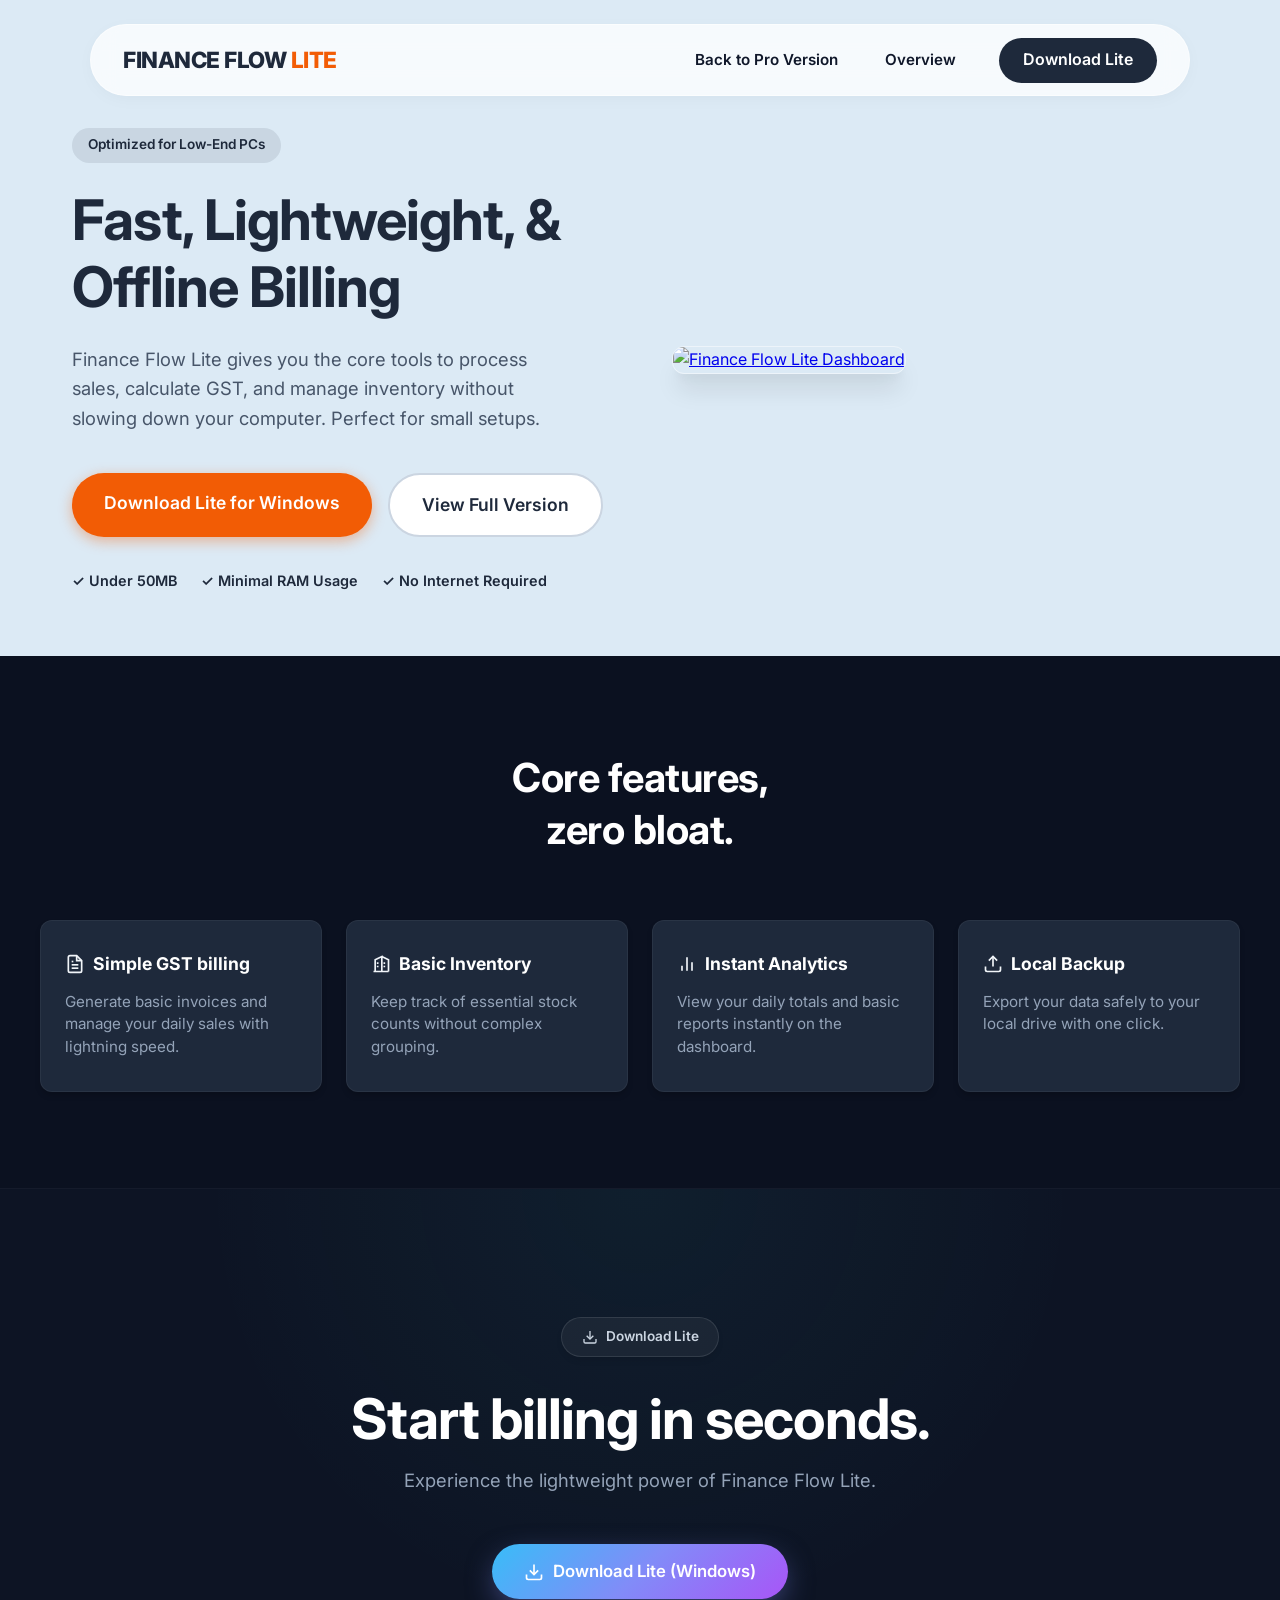
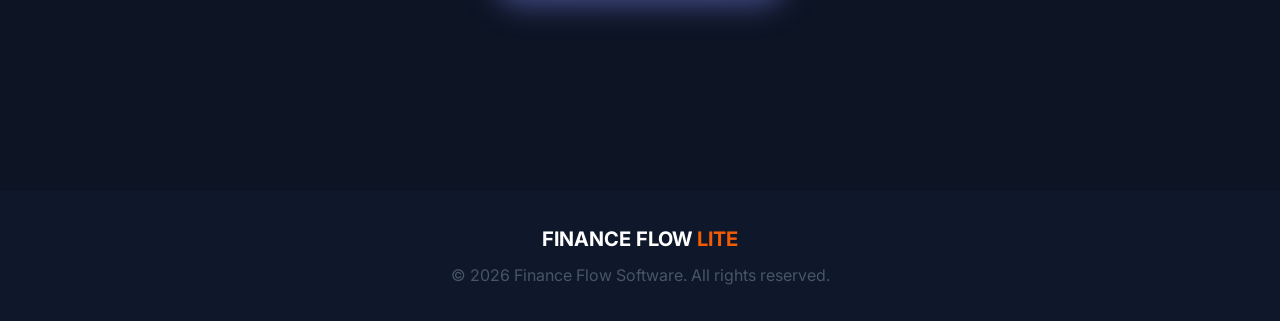
==== index.html @ b0ce7e42 "Create index.html" ====
<!DOCTYPE html>
<html lang="en">
<head>
    <meta charset="UTF-8">
    <meta name="viewport" content="width=device-width, initial-scale=1.0">
    <title>Finance Flow Lite</title>
    <link rel="preconnect" href="https://fonts.googleapis.com">
    <link rel="preconnect" href="https://fonts.gstatic.com" crossorigin>
    <link href="https://fonts.googleapis.com/css2?family=Inter:wght@300;400;600;700&display=swap" rel="stylesheet">
    <link rel="stylesheet" href="styles.css">
</head>
<body>

    <header id="main-header">
        <div class="nav-container">
            <div class="logo">FINANCE FLOW <span>LITE</span></div>
            <nav class="nav-menu">
                <ul class="nav-links">
                    <li><a href="index.html">Back to Pro Version</a></li>
                    <li><a href="#capabilities">Overview</a></li>
                </ul>
                <a href="#download" class="btn-nav">Download Lite</a>
            </nav>
        </div>
    </header>

    <main>
        <section id="home" class="hero">
            <div class="hero-content">
                <span class="badge">Optimized for Low-End PCs</span>
                <h1>Fast, Lightweight, & Offline Billing</h1>
                <p>Finance Flow Lite gives you the core tools to process sales, calculate GST, and manage inventory without slowing down your computer. Perfect for small setups.</p>
                <div class="hero-actions">
                    <a href="https://github.com/Milan0897/FinanceFlow/releases/download/Finance/lite-setup.exe" class="btn-primary" id="heroDownloadBtn">Download Lite for Windows</a>
                    <a href="index.html" class="btn-secondary">View Full Version</a>
                </div>
                <div class="hero-features">
                    <span>✓ Under 50MB</span>
                    <span>✓ Minimal RAM Usage</span>
                    <span>✓ No Internet Required</span>
                </div>
            </div>
            <div class="hero-image">
                <a href="https://ibb.co/QvmNmgfq"><img src="https://i.ibb.co/PGChCLNb/Home.jpg" alt="Finance Flow Lite Dashboard" border="0" class="floating-img"></a>
            </div>
        </section>
        
        <section id="capabilities" class="dark-features-section reveal">
            <div class="dark-features-container">
                <div class="dark-section-header">
                    <h2>Core features,<br>zero bloat.</h2>
                </div>
                <div class="dark-features-grid">
                    <div class="dark-card">
                        <h3>
                            <svg viewBox="0 0 24 24" fill="none" stroke="currentColor" stroke-width="2"><path d="M14 2H6a2 2 0 0 0-2 2v16a2 2 0 0 0 2 2h12a2 2 0 0 0 2-2V8z"/><polyline points="14 2 14 8 20 8"/><line x1="16" y1="13" x2="8" y2="13"/><line x1="16" y1="17" x2="8" y2="17"/><polyline points="10 9 9 9 8 9"/></svg>
                            Simple GST billing
                        </h3>
                        <p>Generate basic invoices and manage your daily sales with lightning speed.</p>
                    </div>
                    <div class="dark-card">
                        <h3>
                            <svg viewBox="0 0 24 24" fill="none" stroke="currentColor" stroke-width="2"><path d="M3 21h18M5 21V7l8-4v18M13 3l8 4v14M7 11h2M7 15h2M15 11h2M15 15h2"/></svg>
                            Basic Inventory
                        </h3>
                        <p>Keep track of essential stock counts without complex grouping.</p>
                    </div>
                    <div class="dark-card">
                        <h3>
                            <svg viewBox="0 0 24 24" fill="none" stroke="currentColor" stroke-width="2"><line x1="18" y1="20" x2="18" y2="10"/><line x1="12" y1="20" x2="12" y2="4"/><line x1="6" y1="20" x2="6" y2="14"/></svg>
                            Instant Analytics
                        </h3>
                        <p>View your daily totals and basic reports instantly on the dashboard.</p>
                    </div>
                    <div class="dark-card">
                        <h3>
                            <svg viewBox="0 0 24 24" fill="none" stroke="currentColor" stroke-width="2"><path d="M21 15v4a2 2 0 0 1-2 2H5a2 2 0 0 1-2-2v-4"/><polyline points="17 8 12 3 7 8"/><line x1="12" y1="3" x2="12" y2="15"/></svg>
                            Local Backup
                        </h3>
                        <p>Export your data safely to your local drive with one click.</p>
                    </div>
                </div>
            </div>
        </section>

        <section id="download" class="modern-cta-section">
            <div class="cta-container">
                <div class="cta-badge reveal">
                    <svg viewBox="0 0 24 24" fill="none" stroke="currentColor" stroke-width="2"><path d="M21 15v4a2 2 0 0 1-2 2H5a2 2 0 0 1-2-2v-4"/><polyline points="7 10 12 15 17 10"/><line x1="12" y1="15" x2="12" y2="3"/></svg>
                    Download Lite
                </div>
                
                <h2 class="reveal">Start billing in seconds.</h2>
                <p class="cta-subtitle reveal">Experience the lightweight power of Finance Flow Lite.</p>
                
                <div class="cta-buttons reveal">
                    <a href="https://github.com/Milan0897/FinanceFlow/releases/download/Finance/lite-setup.exe" class="btn-gradient">
                        <svg viewBox="0 0 24 24" fill="none" stroke="currentColor" stroke-width="2"><path d="M21 15v4a2 2 0 0 1-2 2H5a2 2 0 0 1-2-2v-4"/><polyline points="7 10 12 15 17 10"/><line x1="12" y1="15" x2="12" y2="3"/></svg>
                        Download Lite (Windows)
                    </a>
                </div>
            </div>
        </section>
    </main>

    <footer>
        <div class="footer-content">
            <div class="footer-logo">FINANCE FLOW <span>LITE</span></div>
            <p>&copy; 2026 Finance Flow Software. All rights reserved.</p>
        </div>
    </footer>

    <script src="script.js"></script>
</body>
</html>
---- styles.css ----
/* --- CSS Variables --- */
:root {
    --bg-main: #dceaf5;
    --bg-card: #ffffff;
    --text-dark: #0f172a;
    --text-muted: #475569;
    --primary-color: #1e293b; 
    --accent-color: #f25c05; 
    --accent-hover: #d95304;
    --shadow-sm: 0 4px 6px -1px rgba(0, 0, 0, 0.1), 0 2px 4px -1px rgba(0, 0, 0, 0.06);
    --shadow-lg: 0 20px 25px -5px rgba(0, 0, 0, 0.1), 0 10px 10px -5px rgba(0, 0, 0, 0.04);
    --radius: 12px;
    --transition: all 0.3s ease;
}

/* --- Base & Reset --- */
* {
    margin: 0;
    padding: 0;
    box-sizing: border-box;
}

html {
    scroll-behavior: smooth;
}

body {
    font-family: 'Inter', sans-serif;
    background-color: var(--bg-main);
    color: var(--text-dark);
    line-height: 1.6;
    overflow-x: hidden;
}

/* --- Typography --- */
h1, h2, h3 {
    font-weight: 700;
    line-height: 1.2;
    color: var(--primary-color);
}

p {
    color: var(--text-muted);
}

/* --- Header & Navigation (Floating Bar Shape) --- */
header {
    position: fixed;
    top: 1.5rem; 
    left: 50%;
    transform: translateX(-50%);
    width: 95%;
    max-width: 1100px;
    z-index: 1000;
    padding: 0.8rem 2rem;
    transition: all 0.4s cubic-bezier(0.165, 0.84, 0.44, 1);
    
    background-color: rgba(255, 255, 255, 0.75);
    backdrop-filter: blur(12px); 
    -webkit-backdrop-filter: blur(12px);
    border-radius: 50px; 
    border: 1px solid rgba(255, 255, 255, 0.5);
    box-shadow: 0 4px 20px -5px rgba(0, 0, 0, 0.05);
}

header.scrolled {
    top: 0.5rem;
    background-color: rgba(255, 255, 255, 0.95);
    box-shadow: 0 10px 30px -10px rgba(0, 0, 0, 0.15);
    border-color: rgba(226, 232, 240, 0.8);
}

.nav-container {
    display: flex;
    justify-content: space-between;
    align-items: center;
    width: 100%;
}

.logo {
    font-size: 1.4rem;
    font-weight: 800;
    color: var(--primary-color);
    letter-spacing: -0.5px;
}

.logo span {
    color: var(--accent-color);
}

.nav-menu {
    display: flex;
    align-items: center;
    gap: 1.5rem;
}

.nav-links {
    list-style: none;
    display: flex;
    gap: 0.5rem; 
}

.nav-links a {
    text-decoration: none;
    color: var(--text-dark);
    font-weight: 600;
    font-size: 0.95rem;
    padding: 0.5rem 1.2rem;
    border-radius: 50px; 
    transition: all 0.3s ease;
}

.nav-links a:hover {
    color: var(--accent-color);
    background-color: rgba(242, 92, 5, 0.1); 
}

/* --- Buttons --- */
.btn-nav, .btn-primary, .btn-secondary {
    display: inline-block;
    text-decoration: none;
    font-weight: 600;
    border-radius: 50px; 
    transition: var(--transition);
    cursor: pointer;
    border: none;
}

.btn-nav {
    background-color: var(--primary-color);
    color: white;
    padding: 0.6rem 1.5rem;
}

.btn-nav:hover {
    background-color: var(--accent-color);
}

.btn-primary {
    background-color: var(--accent-color);
    color: white;
    padding: 1rem 2rem;
    font-size: 1.1rem;
    box-shadow: 0 4px 14px rgba(242, 92, 5, 0.4);
}

.btn-primary:hover {
    background-color: var(--accent-hover);
    transform: translateY(-2px);
    box-shadow: 0 6px 20px rgba(242, 92, 5, 0.6);
}

.btn-secondary {
    background-color: var(--bg-card);
    color: var(--primary-color);
    padding: 1rem 2rem;
    font-size: 1.1rem;
    border: 2px solid #cbd5e1;
}

.btn-secondary:hover {
    border-color: var(--primary-color);
    background-color: #f8fafc;
}

/* --- Hero Section --- */
.hero {
    max-width: 1200px;
    margin: 8rem auto 4rem; 
    padding: 0 2rem;
    display: flex;
    align-items: center;
    gap: 4rem;
}

.hero-content {
    flex: 1;
}

.badge {
    display: inline-block;
    background-color: rgba(30, 41, 59, 0.1);
    color: var(--primary-color);
    padding: 0.4rem 1rem;
    border-radius: 50px;
    font-size: 0.85rem;
    font-weight: 600;
    margin-bottom: 1.5rem;
}

.hero h1 {
    font-size: 3.5rem;
    margin-bottom: 1.5rem;
    letter-spacing: -1px;
}

.hero p {
    font-size: 1.15rem;
    margin-bottom: 2.5rem;
    max-width: 90%;
}

.hero-actions {
    display: flex;
    gap: 1rem;
    margin-bottom: 2rem;
}

.hero-features {
    display: flex;
    gap: 1.5rem;
    font-size: 0.9rem;
    color: var(--primary-color);
    font-weight: 600;
}

.hero-image {
    flex: 1;
    position: relative;
}

.floating-img {
    width: 100%;
    border-radius: var(--radius);
    box-shadow: var(--shadow-lg);
    border: 1px solid rgba(255,255,255,0.5);
    animation: float 6s ease-in-out infinite;
}

@keyframes float {
    0% { transform: translateY(0px); }
    50% { transform: translateY(-15px); }
    100% { transform: translateY(0px); }
}

/* --- Common Section Styles --- */
.section-header {
    text-align: center;
    margin-bottom: 4rem;
}

.section-header h2 {
    font-size: 2.5rem;
    margin-bottom: 1rem;
}

.section-header p {
    font-size: 1.1rem;
}

/* --- Video Section --- */
.video-section {
    max-width: 1000px;
    margin: 6rem auto;
    padding: 0 2rem;
}

.video-wrapper {
    position: relative;
    padding-bottom: 56.25%;
    height: 0;
    border-radius: var(--radius);
    overflow: hidden;
    box-shadow: var(--shadow-lg);
    background: #000;
    border: 8px solid var(--bg-card);
}

.video-wrapper iframe {
    position: absolute;
    top: 0;
    left: 0;
    width: 100%;
    height: 100%;
    border: 0;
}

/* --- Dark Features Block --- */
.dark-features-section {
    background-color: #0b1120;
    padding: 6rem 2rem;
    color: #ffffff;
}

.dark-features-container {
    max-width: 1200px;
    margin: 0 auto;
}

.dark-section-header {
    text-align: center;
    margin-bottom: 4rem;
}

.dark-section-header h2 {
    color: #ffffff;
    font-size: 2.5rem;
    line-height: 1.3;
    font-weight: 700;
    letter-spacing: -0.5px;
}

.dark-features-grid {
    display: grid;
    grid-template-columns: repeat(auto-fit, minmax(260px, 1fr));
    gap: 1.5rem;
}

@media (min-width: 1200px) {
    .dark-features-grid {
        grid-template-columns: repeat(4, 1fr);
    }
}

.dark-card {
    background-color: #1e293b;
    border-radius: 12px;
    padding: 2rem 1.5rem;
    box-shadow: 0 4px 6px -1px rgba(0, 0, 0, 0.2);
    border: 1px solid rgba(255, 255, 255, 0.05);
    transition: transform 0.3s ease, background-color 0.3s ease;
}

.dark-card:hover {
    transform: translateY(-5px);
    background-color: #273549;
}

.dark-card h3 {
    display: flex;
    align-items: center;
    gap: 0.5rem;
    color: #ffffff;
    font-size: 1.1rem;
    font-weight: 700;
    margin-bottom: 1rem;
}

.dark-card h3 svg {
    width: 20px;
    height: 20px;
    color: #f1f5f9;
}

.dark-card p {
    color: #94a3b8;
    font-size: 0.95rem;
    line-height: 1.5;
    margin: 0;
}

/* --- Professional UI Showcase Section --- */
.showcase-section {
    background-color: #f8fafc;
    padding: 8rem 2rem;
    position: relative;
    border-top: 1px solid #e2e8f0;
}

.showcase-container {
    max-width: 1200px;
    margin: 0 auto;
}

.showcase-header {
    text-align: center;
    margin-bottom: 5rem;
    max-width: 700px;
    margin-left: auto;
    margin-right: auto;
}

.showcase-badge {
    display: inline-block;
    background: linear-gradient(135deg, #f25c05 0%, #d95304 100%);
    color: white;
    padding: 0.4rem 1.2rem;
    border-radius: 50px;
    font-size: 0.85rem;
    font-weight: 700;
    text-transform: uppercase;
    letter-spacing: 1px;
    margin-bottom: 1.5rem;
    box-shadow: 0 4px 10px rgba(242, 92, 5, 0.3);
}

.showcase-header h2 {
    font-size: 3rem;
    color: #0f172a;
    margin-bottom: 1.2rem;
    letter-spacing: -1px;
}

.showcase-header p {
    font-size: 1.15rem;
    color: #475569;
}

.showcase-grid {
    display: grid;
    grid-template-columns: repeat(auto-fit, minmax(350px, 1fr));
    gap: 3rem;
}

.showcase-card {
    background: #ffffff;
    border-radius: 20px; 
    overflow: hidden;
    box-shadow: 0 20px 40px -15px rgba(0,0,0,0.05); 
    border: 1px solid #e2e8f0;
    transition: all 0.4s cubic-bezier(0.165, 0.84, 0.44, 1);
}

.showcase-card:hover {
    transform: translateY(-10px);
    box-shadow: 0 30px 60px -15px rgba(0,0,0,0.1);
    border-color: #cbd5e1;
}

.showcase-img-wrapper {
    background-color: #f1f5f9;
    padding: 2rem 2rem 0 2rem; 
    border-bottom: 1px solid #e2e8f0;
    overflow: hidden;
}

.showcase-img-wrapper img {
    width: 100%;
    display: block;
    border-radius: 12px 12px 0 0; 
    box-shadow: 0 -8px 20px rgba(0,0,0,0.08); 
    border: 1px solid #e2e8f0;
    border-bottom: none;
    transition: transform 0.5s ease;
}

.showcase-card:hover .showcase-img-wrapper img {
    transform: scale(1.02); 
}

.showcase-content {
    padding: 2.5rem 2rem;
}

.showcase-content h3 {
    font-size: 1.35rem;
    color: #0f172a;
    margin-bottom: 0.75rem;
    font-weight: 700;
}

.showcase-content p {
    font-size: 1rem;
    color: #64748b;
    line-height: 1.6;
}

/* --- Modern CTA / Download Section --- */
.modern-cta-section {
    background-color: #0d1424;
    background-image: radial-gradient(circle at top, rgba(66, 232, 224, 0.05), transparent 50%);
    padding: 8rem 2rem;
    color: #ffffff;
    text-align: center;
    border-top: 1px solid rgba(255,255,255,0.03);
}

.cta-container {
    max-width: 800px;
    margin: 0 auto;
    display: flex;
    flex-direction: column;
    align-items: center;
}

.cta-badge {
    display: inline-flex;
    align-items: center;
    gap: 0.5rem;
    background-color: rgba(255, 255, 255, 0.05);
    border: 1px solid rgba(255, 255, 255, 0.1);
    color: #cbd5e1;
    padding: 0.5rem 1.2rem;
    border-radius: 50px;
    font-size: 0.85rem;
    font-weight: 600;
    margin-bottom: 2rem;
    box-shadow: 0 4px 6px -1px rgba(0, 0, 0, 0.1);
}

.cta-badge svg {
    width: 16px;
    height: 16px;
}

.modern-cta-section h2 {
    color: #ffffff;
    font-size: 3.5rem;
    font-weight: 700;
    letter-spacing: -1px;
    margin-bottom: 1rem;
    line-height: 1.1;
}

.cta-subtitle {
    color: #94a3b8;
    font-size: 1.15rem;
    margin-bottom: 3rem;
}

.cta-buttons {
    display: flex;
    gap: 1rem;
    margin-bottom: 4rem;
    flex-wrap: wrap;
    justify-content: center;
}

.btn-gradient {
    display: inline-flex;
    align-items: center;
    gap: 0.6rem;
    background: linear-gradient(135deg, #38bdf8 0%, #818cf8 50%, #a855f7 100%);
    color: white;
    padding: 0.9rem 2rem;
    border-radius: 50px;
    font-weight: 600;
    font-size: 1.05rem;
    text-decoration: none;
    transition: transform 0.3s ease, box-shadow 0.3s ease;
    box-shadow: 0 10px 30px -5px rgba(129, 140, 248, 0.5);
}

.btn-gradient:hover {
    transform: translateY(-2px);
    box-shadow: 0 15px 35px -5px rgba(129, 140, 248, 0.7);
}

.btn-gradient svg {
    width: 20px;
    height: 20px;
}

.btn-outline-dark {
    display: inline-flex;
    align-items: center;
    gap: 0.6rem;
    background-color: rgba(255, 255, 255, 0.08);
    border: 1px solid rgba(255, 255, 255, 0.15);
    color: #f8fafc;
    padding: 0.9rem 2rem;
    border-radius: 50px;
    font-weight: 600;
    font-size: 1.05rem;
    text-decoration: none;
    transition: background-color 0.3s ease, transform 0.3s ease;
}

.btn-outline-dark:hover {
    background-color: rgba(255, 255, 255, 0.15);
    transform: translateY(-2px);
}

.btn-outline-dark svg {
    width: 20px;
    height: 20px;
}

.installation-card {
    background-color: #313f57;
    background: linear-gradient(180deg, #374660 0%, #29364d 100%);
    border: 1px solid rgba(255, 255, 255, 0.08);
    border-radius: 20px;
    padding: 2.5rem 3rem;
    text-align: left;
    width: 100%;
    max-width: 650px;
    box-shadow: 0 25px 50px -12px rgba(0,0,0,0.4);
}

.installation-card h3 {
    color: #ffffff;
    font-size: 1.35rem;
    margin-bottom: 1.5rem;
}

.installation-card ol {
    color: #cbd5e1;
    padding-left: 1.2rem;
    line-height: 2.2;
    font-size: 1.05rem;
}

.installation-card ol li {
    margin-bottom: 0.6rem;
}

.installation-card ol li strong {
    color: #ffffff;
}

/* --- Footer --- */
footer {
    background-color: #0f172a;
    padding: 2rem;
    text-align: center;
    color: #64748b;
}

.footer-logo {
    font-size: 1.25rem;
    font-weight: 700;
    color: white;
    margin-bottom: 0.5rem;
}

.footer-logo span {
    color: var(--accent-color);
}

/* --- JS Classes (Reveal Animations) --- */
.reveal {
    opacity: 0;
    transform: translateY(30px);
    transition: all 0.6s ease-out;
}

/* --- Responsive Design --- */
@media (max-width: 992px) {
    .hero {
        flex-direction: column;
        text-align: center;
        margin-top: 8rem;
    }
    .hero p {
        margin: 0 auto 2.5rem;
    }
    .hero-actions {
        justify-content: center;
    }
    .hero-features {
        justify-content: center;
    }
}

@media (max-width: 768px) {
    .nav-links, .btn-nav {
        display: none;
    }
    header {
        width: 100%;
        border-radius: 0;
        top: 0;
    }
    .hero {
        margin-top: 7rem;
    }
    .hero h1 {
        font-size: 2.5rem;
    }
    .hero-actions {
        flex-direction: column;
    }
    .section-header h2, .dark-section-header h2, .showcase-header h2 {
        font-size: 2rem;
    }
    .showcase-section {
        padding: 5rem 1.5rem;
    }
    .showcase-img-wrapper {
        padding: 1.5rem 1.5rem 0 1.5rem;
    }
    .showcase-grid {
        gap: 2rem;
    }
    .modern-cta-section h2 {
        font-size: 2.2rem;
    }
    .cta-buttons {
        flex-direction: column;
        width: 100%;
    }
    .btn-gradient, .btn-outline-dark {
        width: 100%;
        justify-content: center;
    }
    .installation-card {
        padding: 2rem 1.5rem;
    }
}
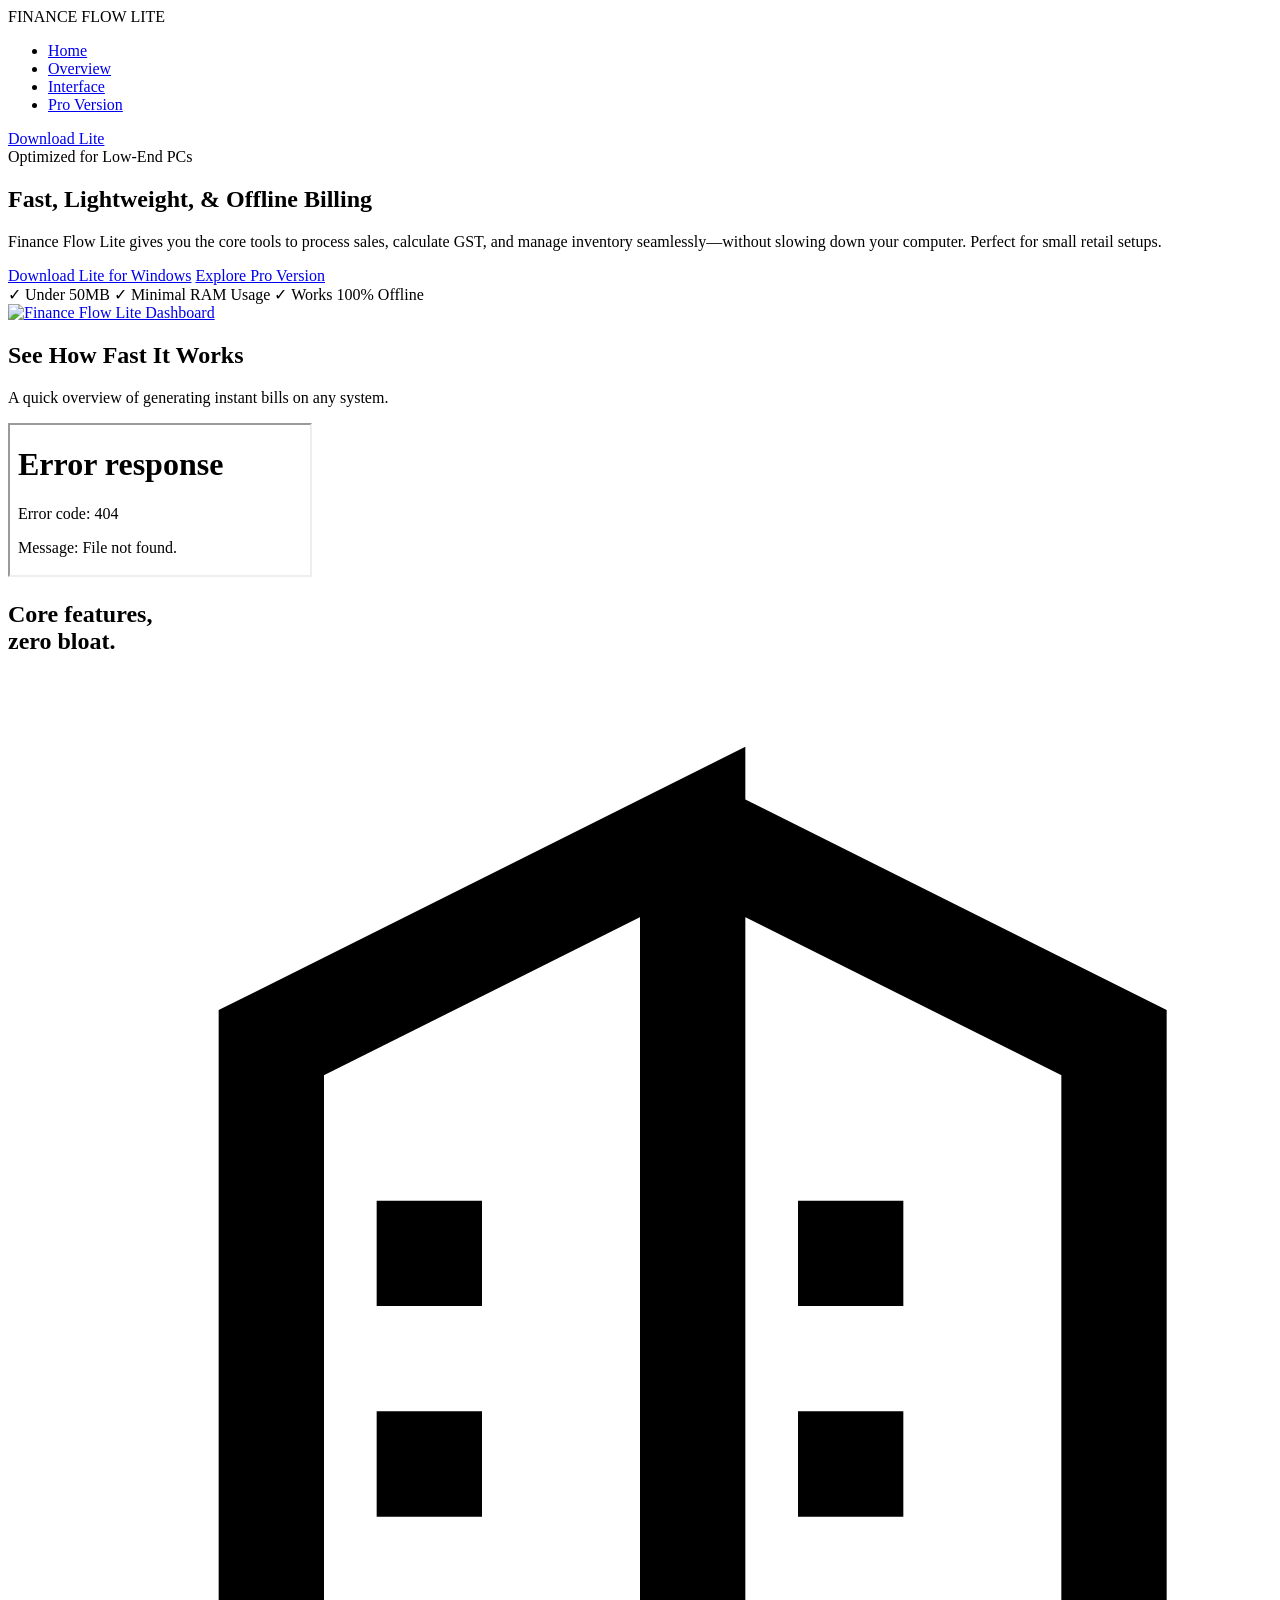
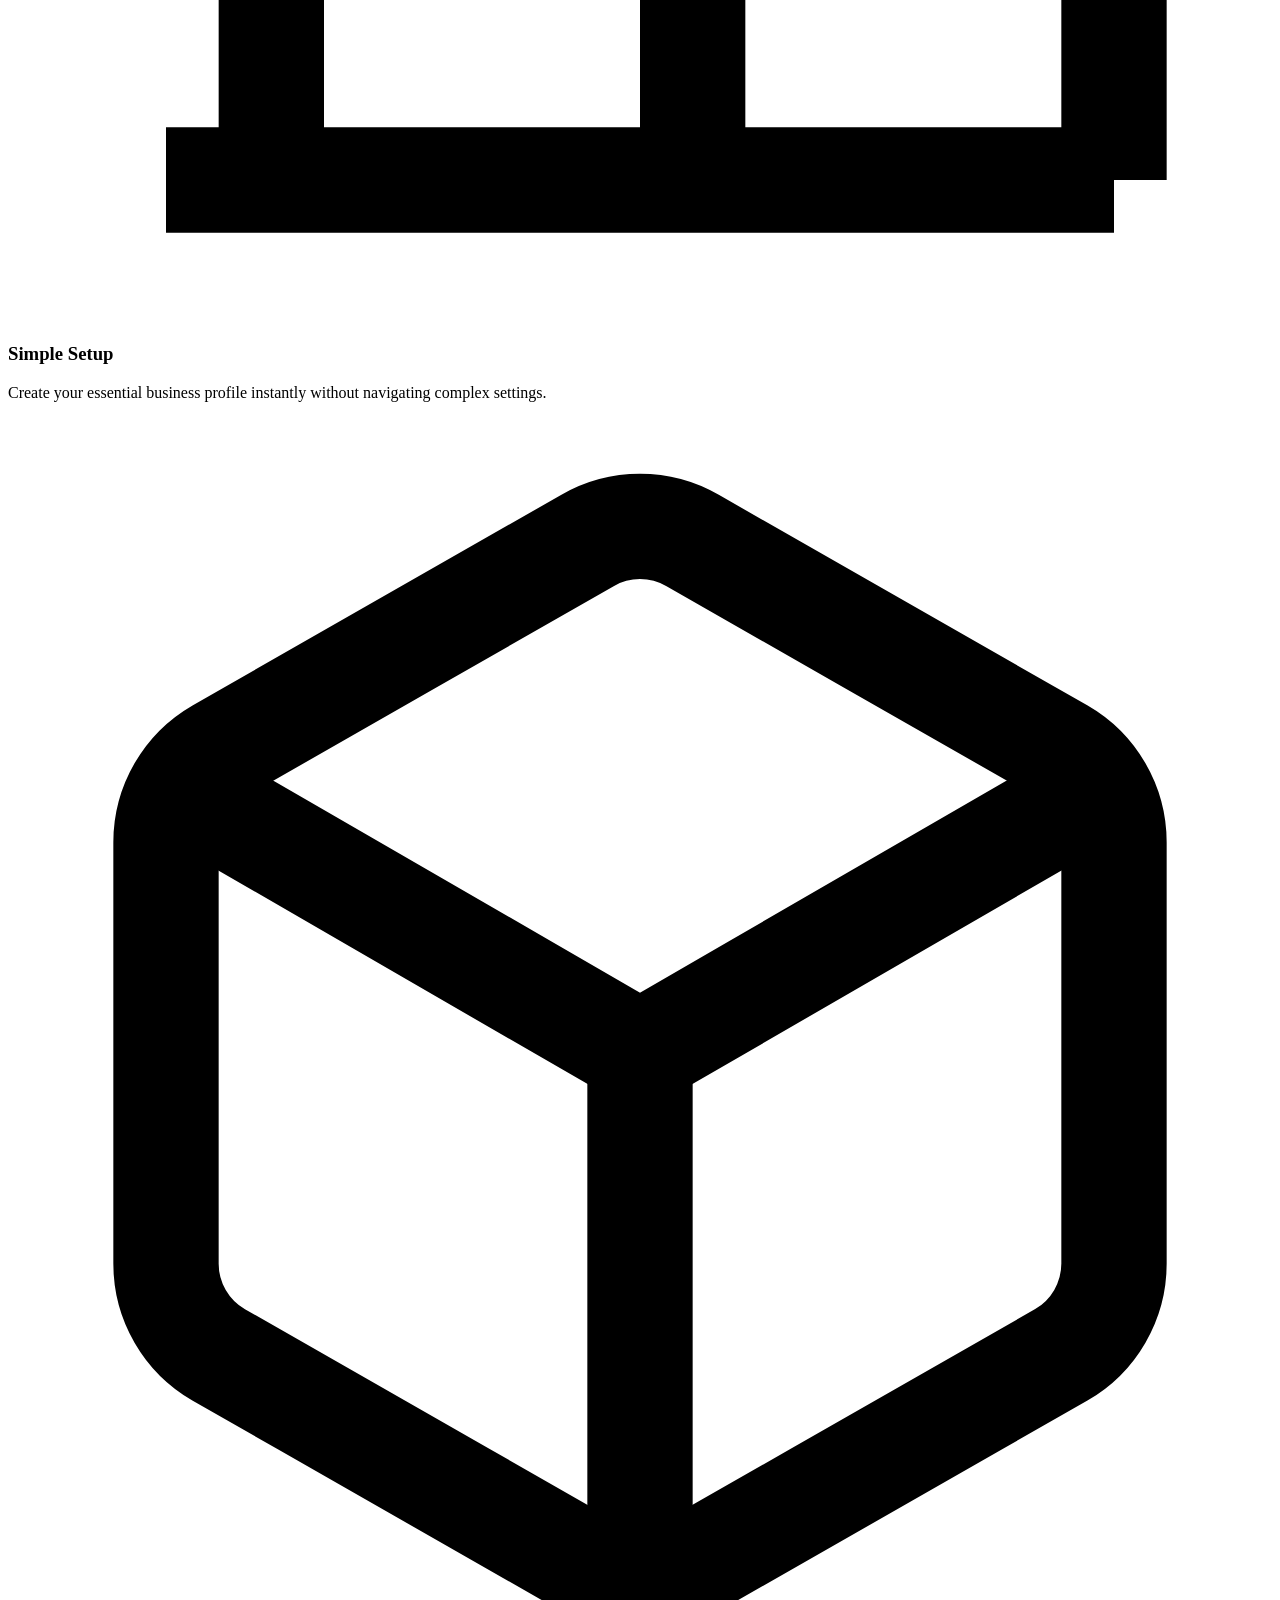
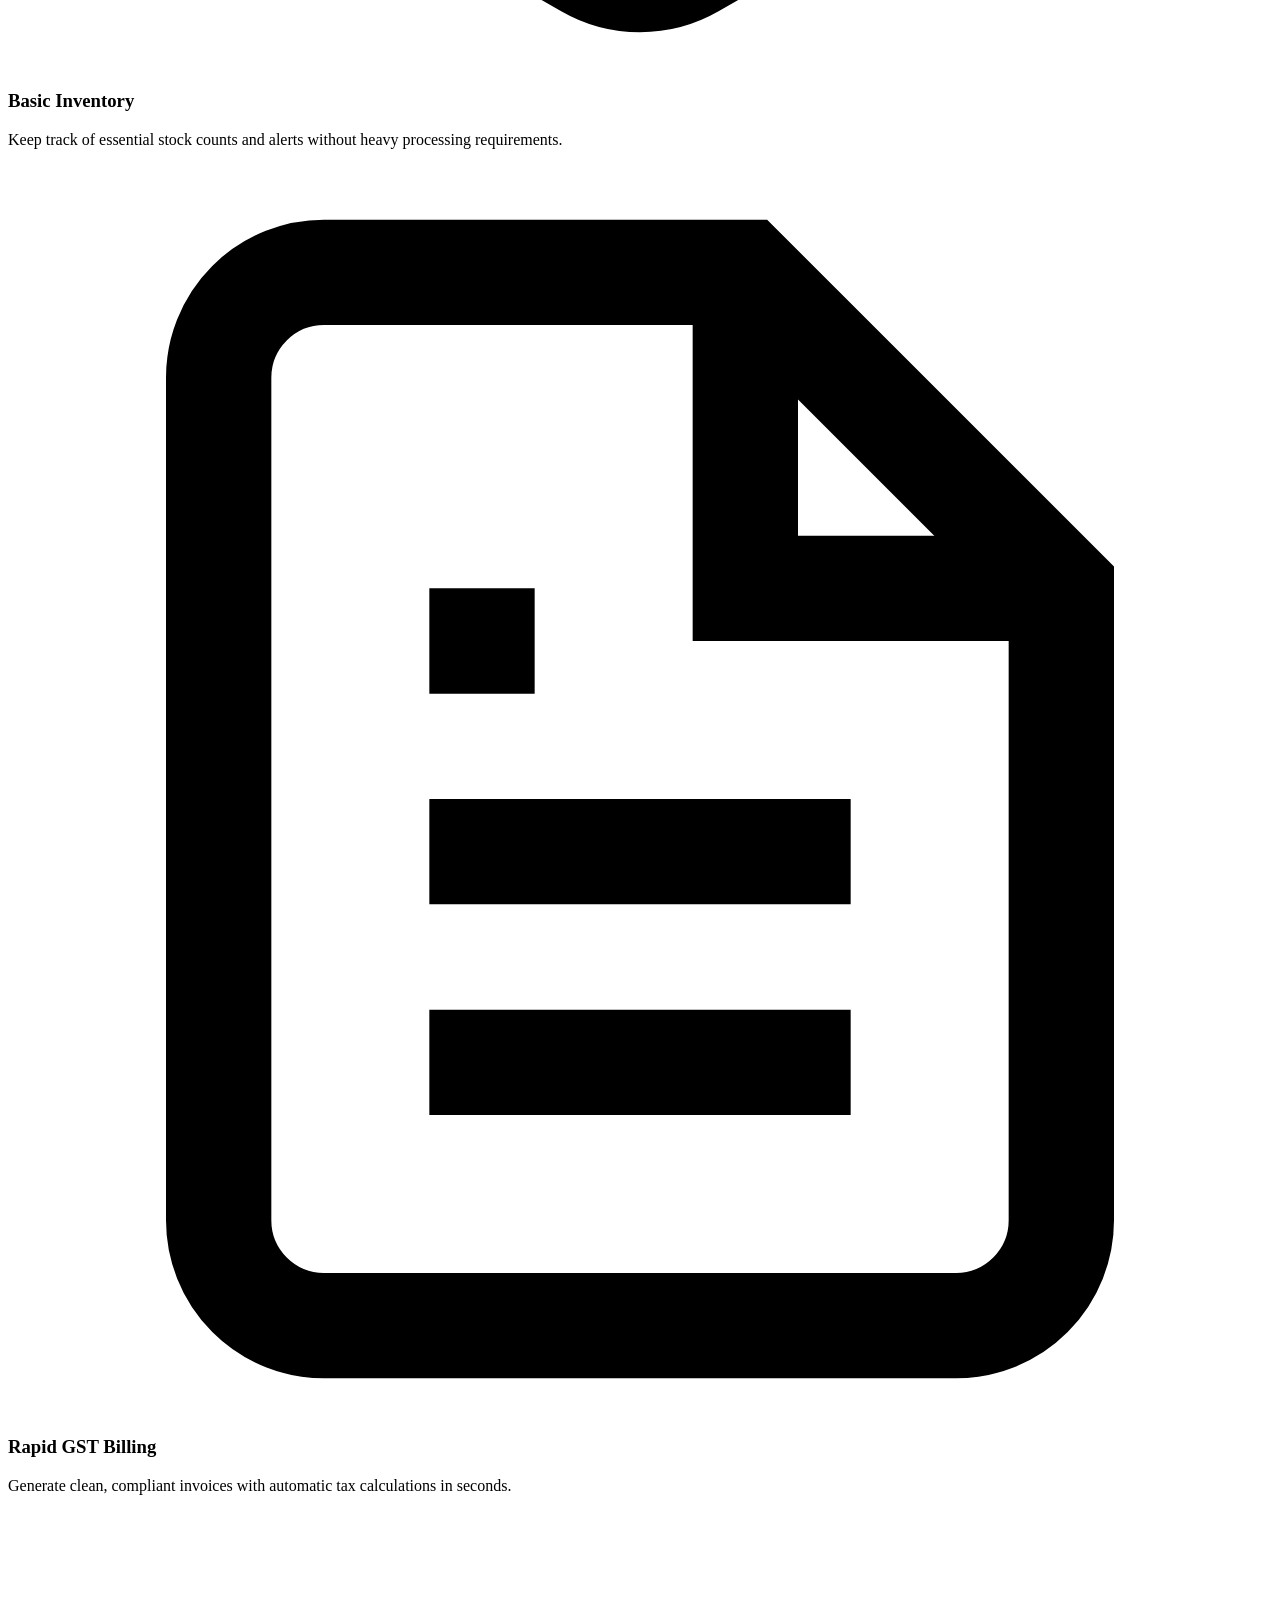
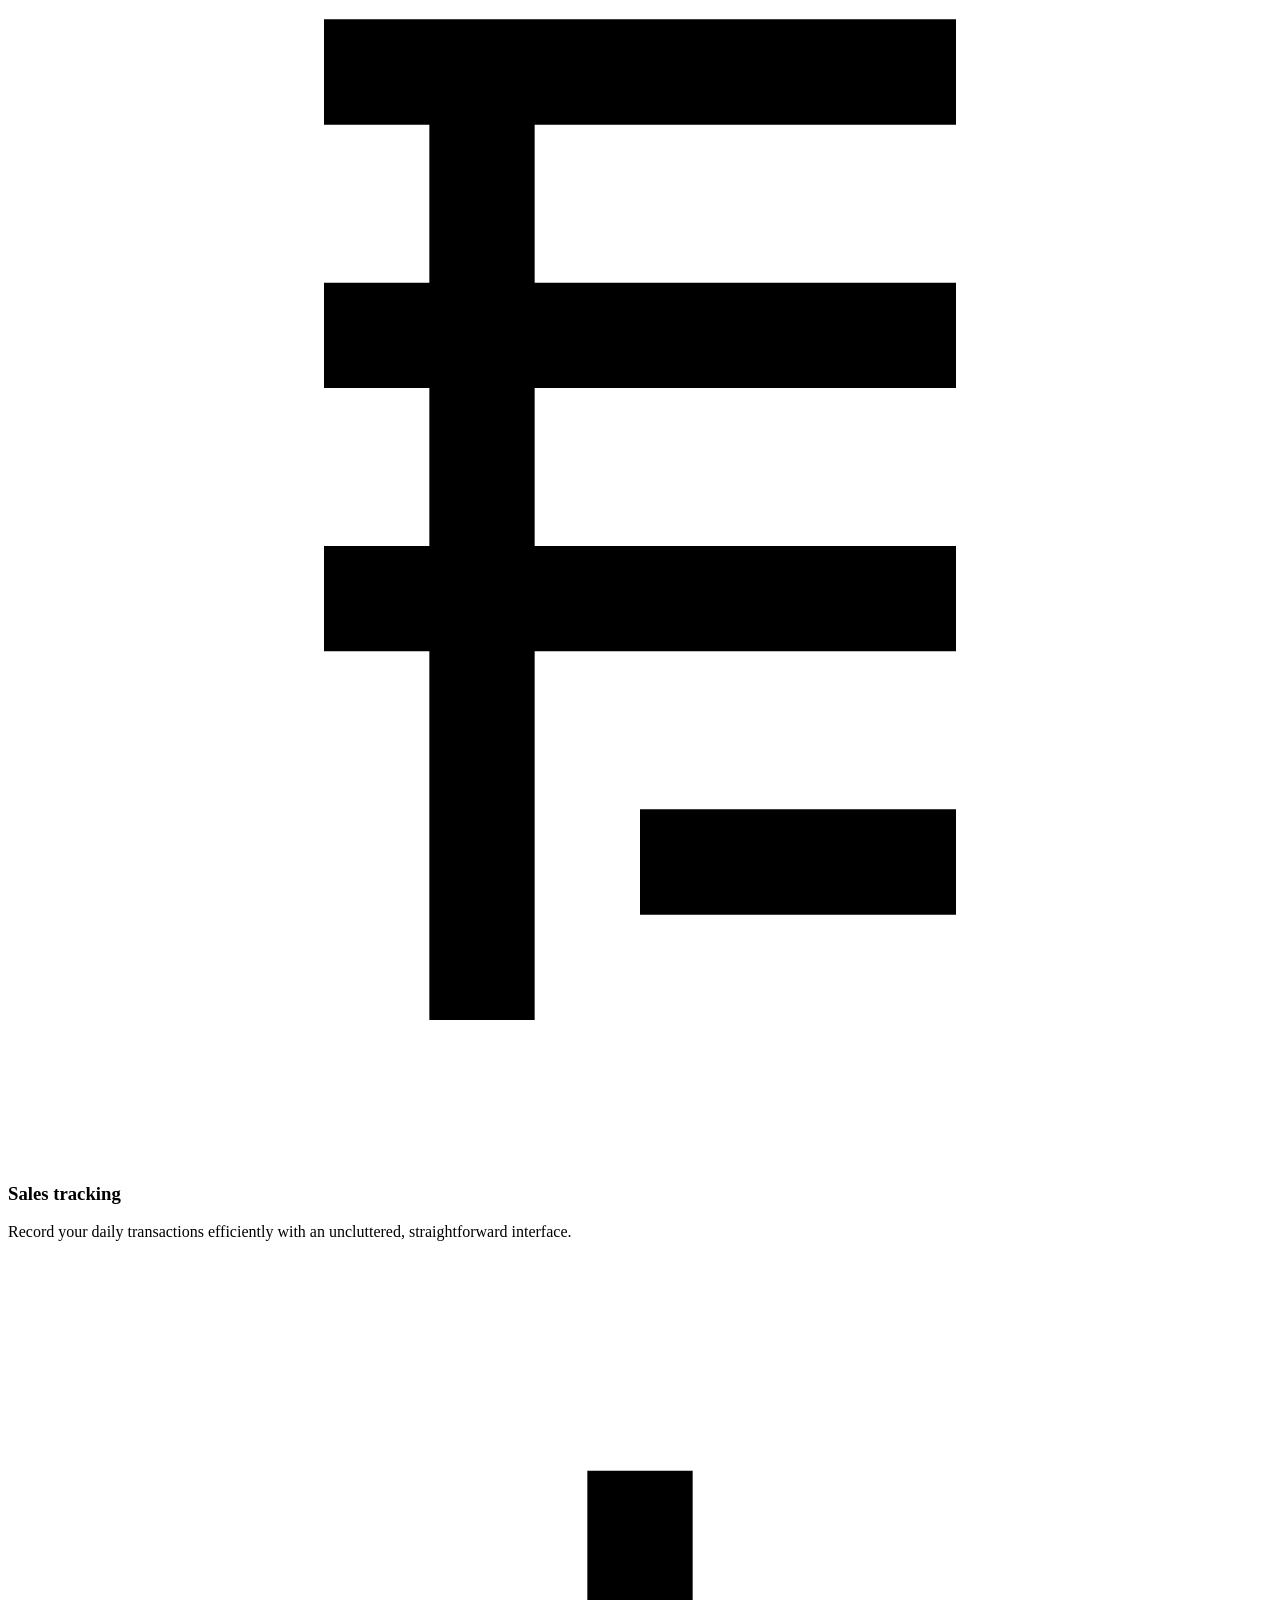
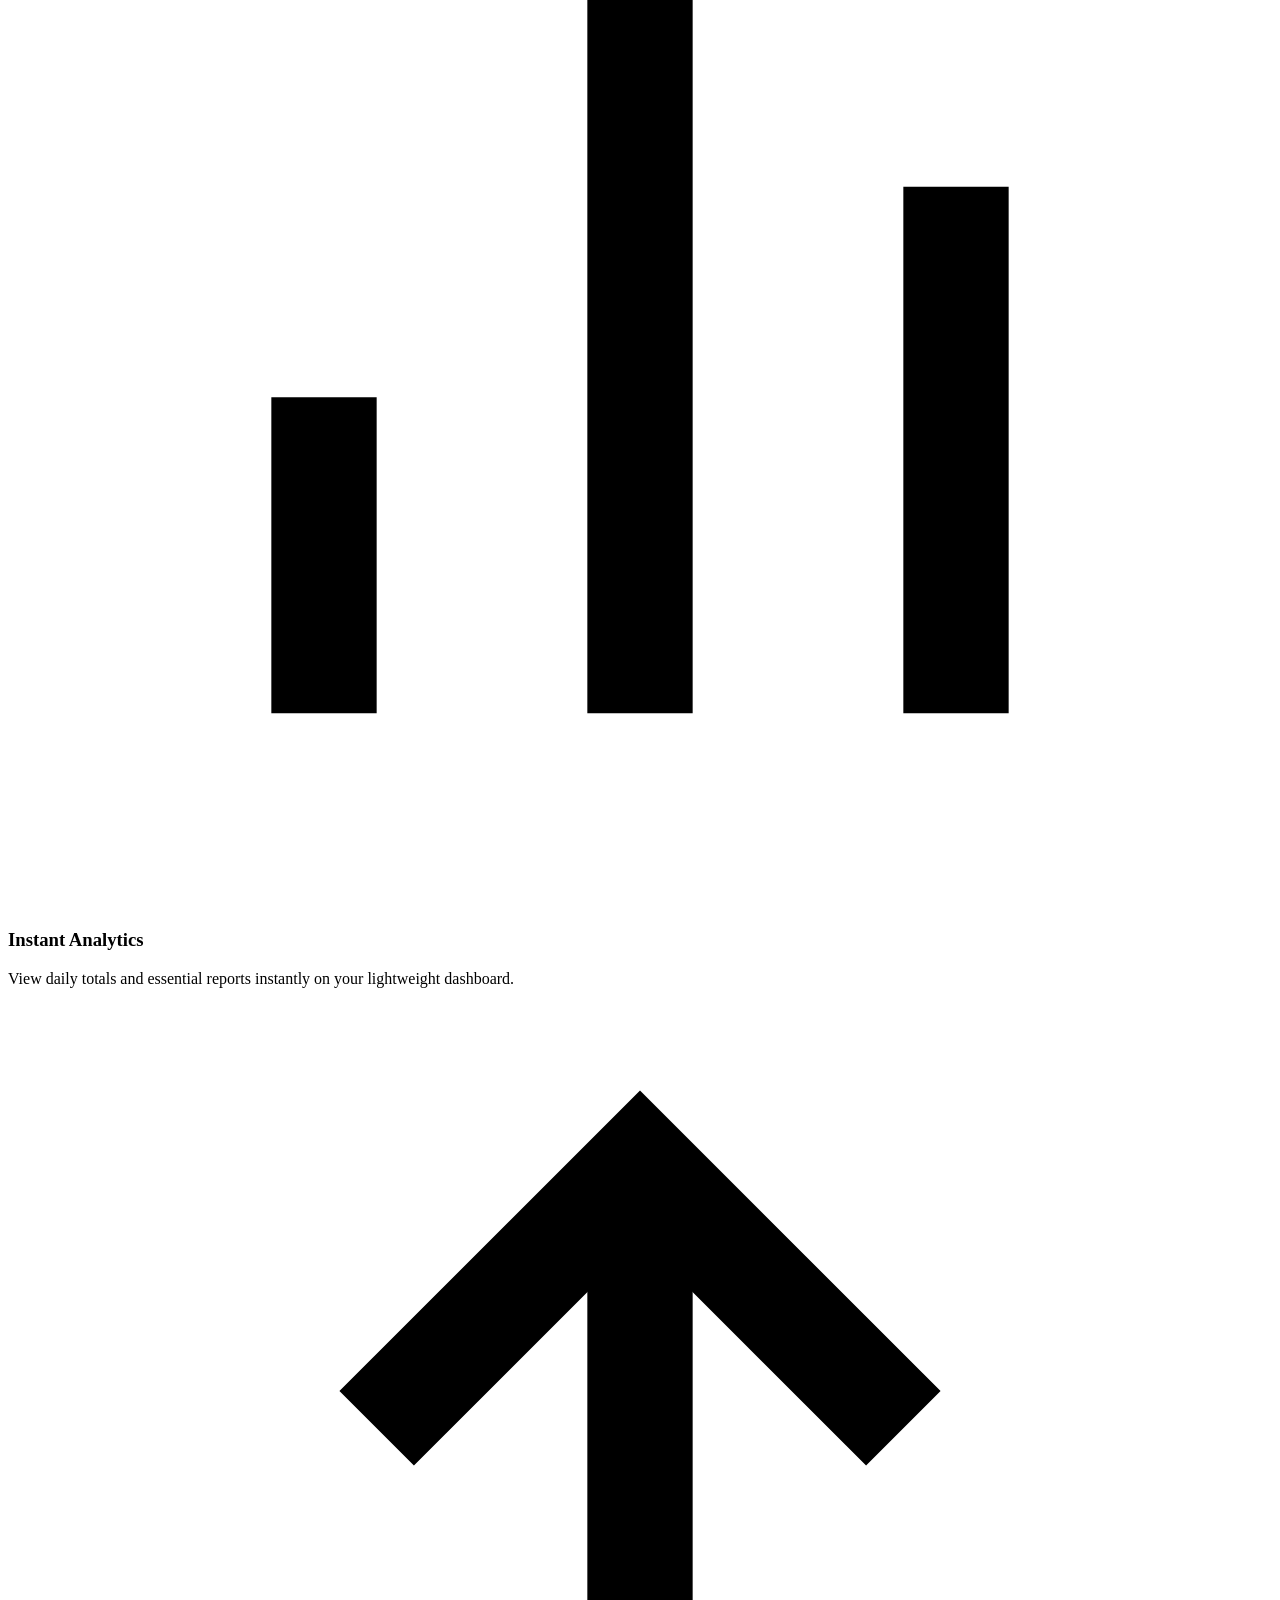
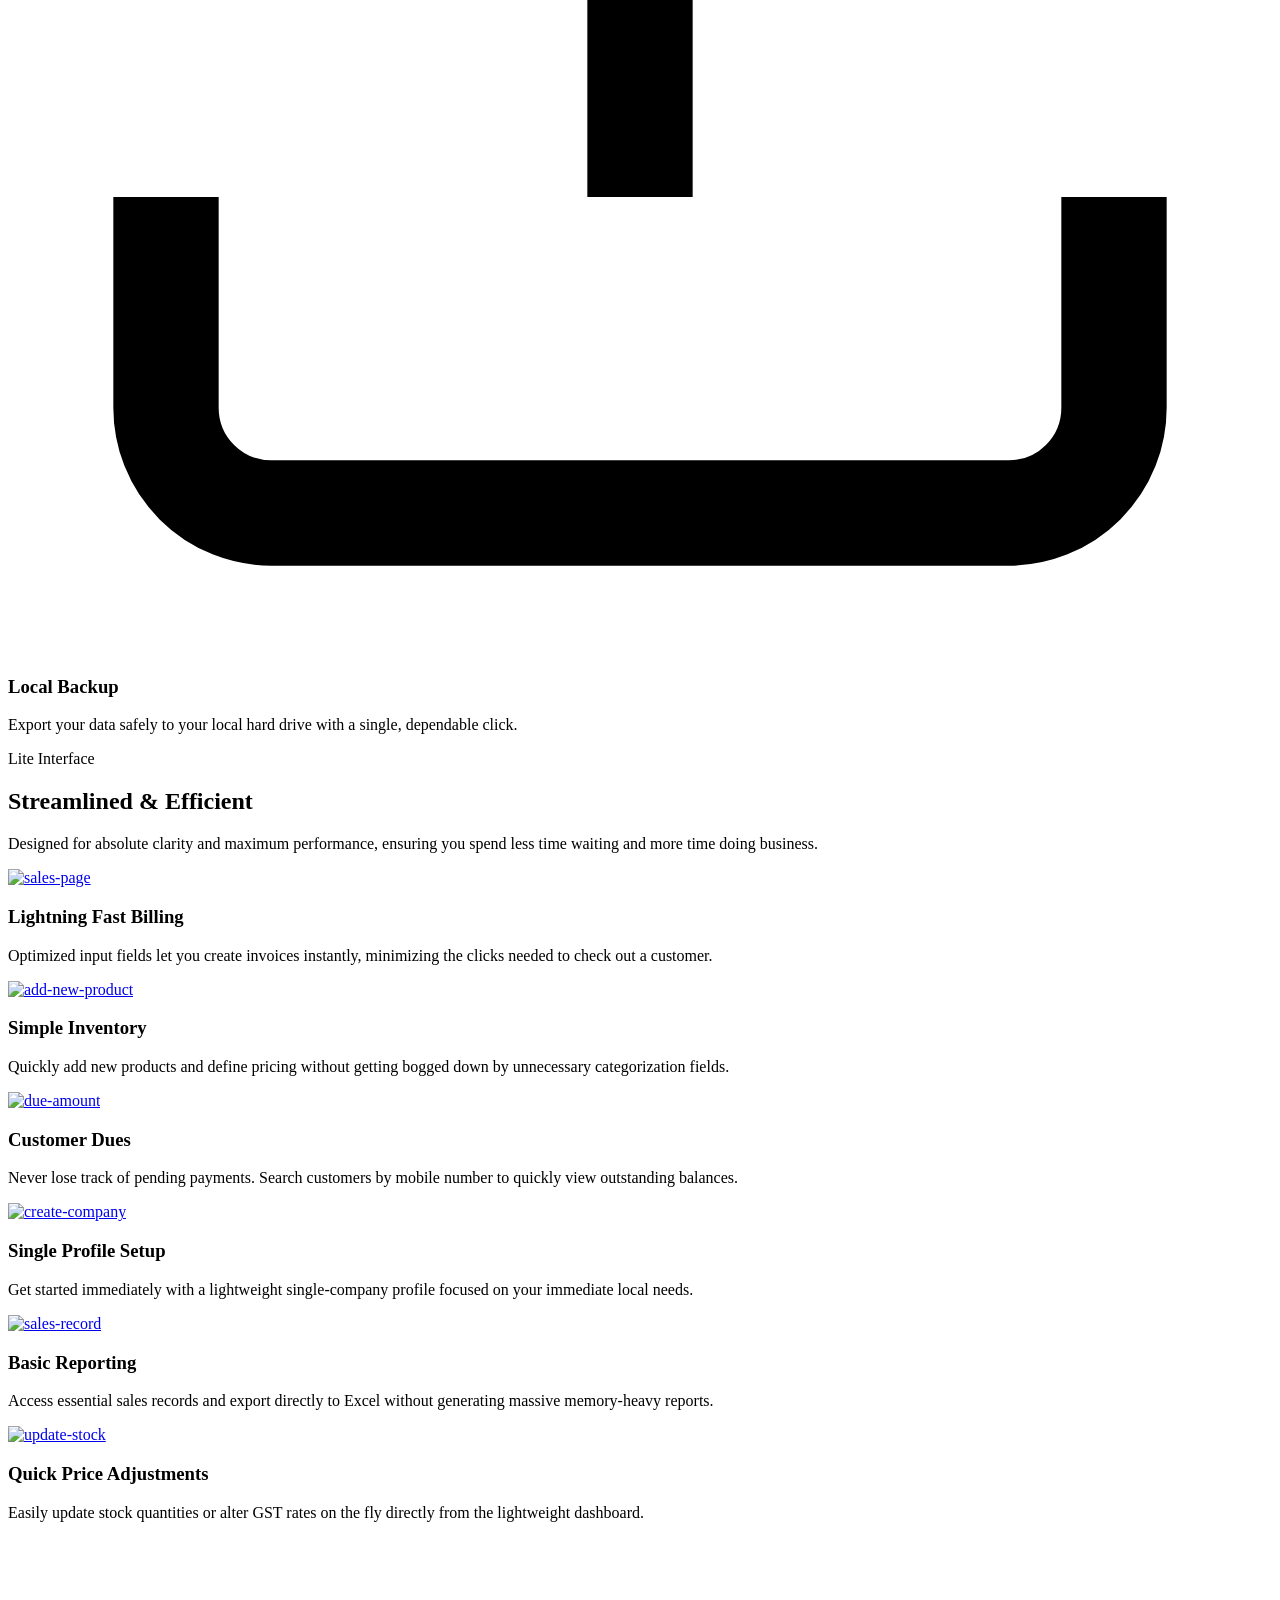
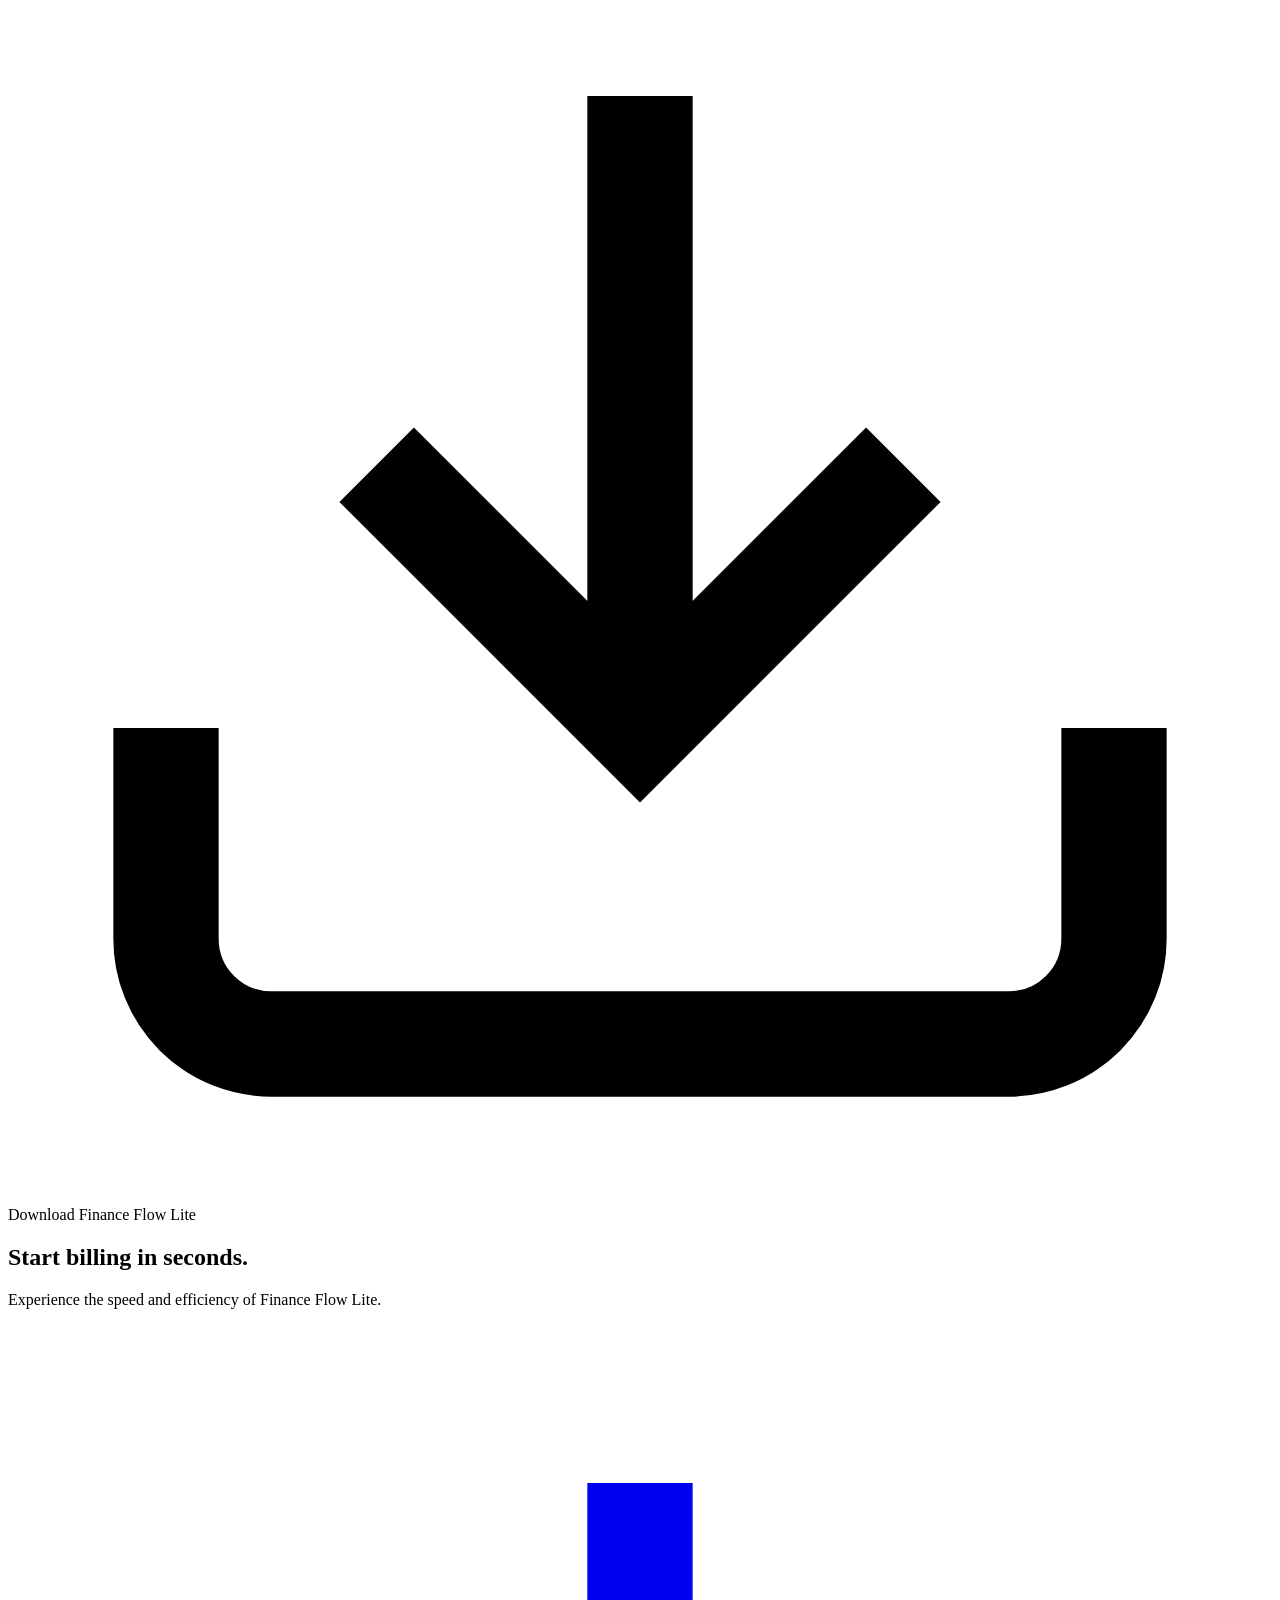
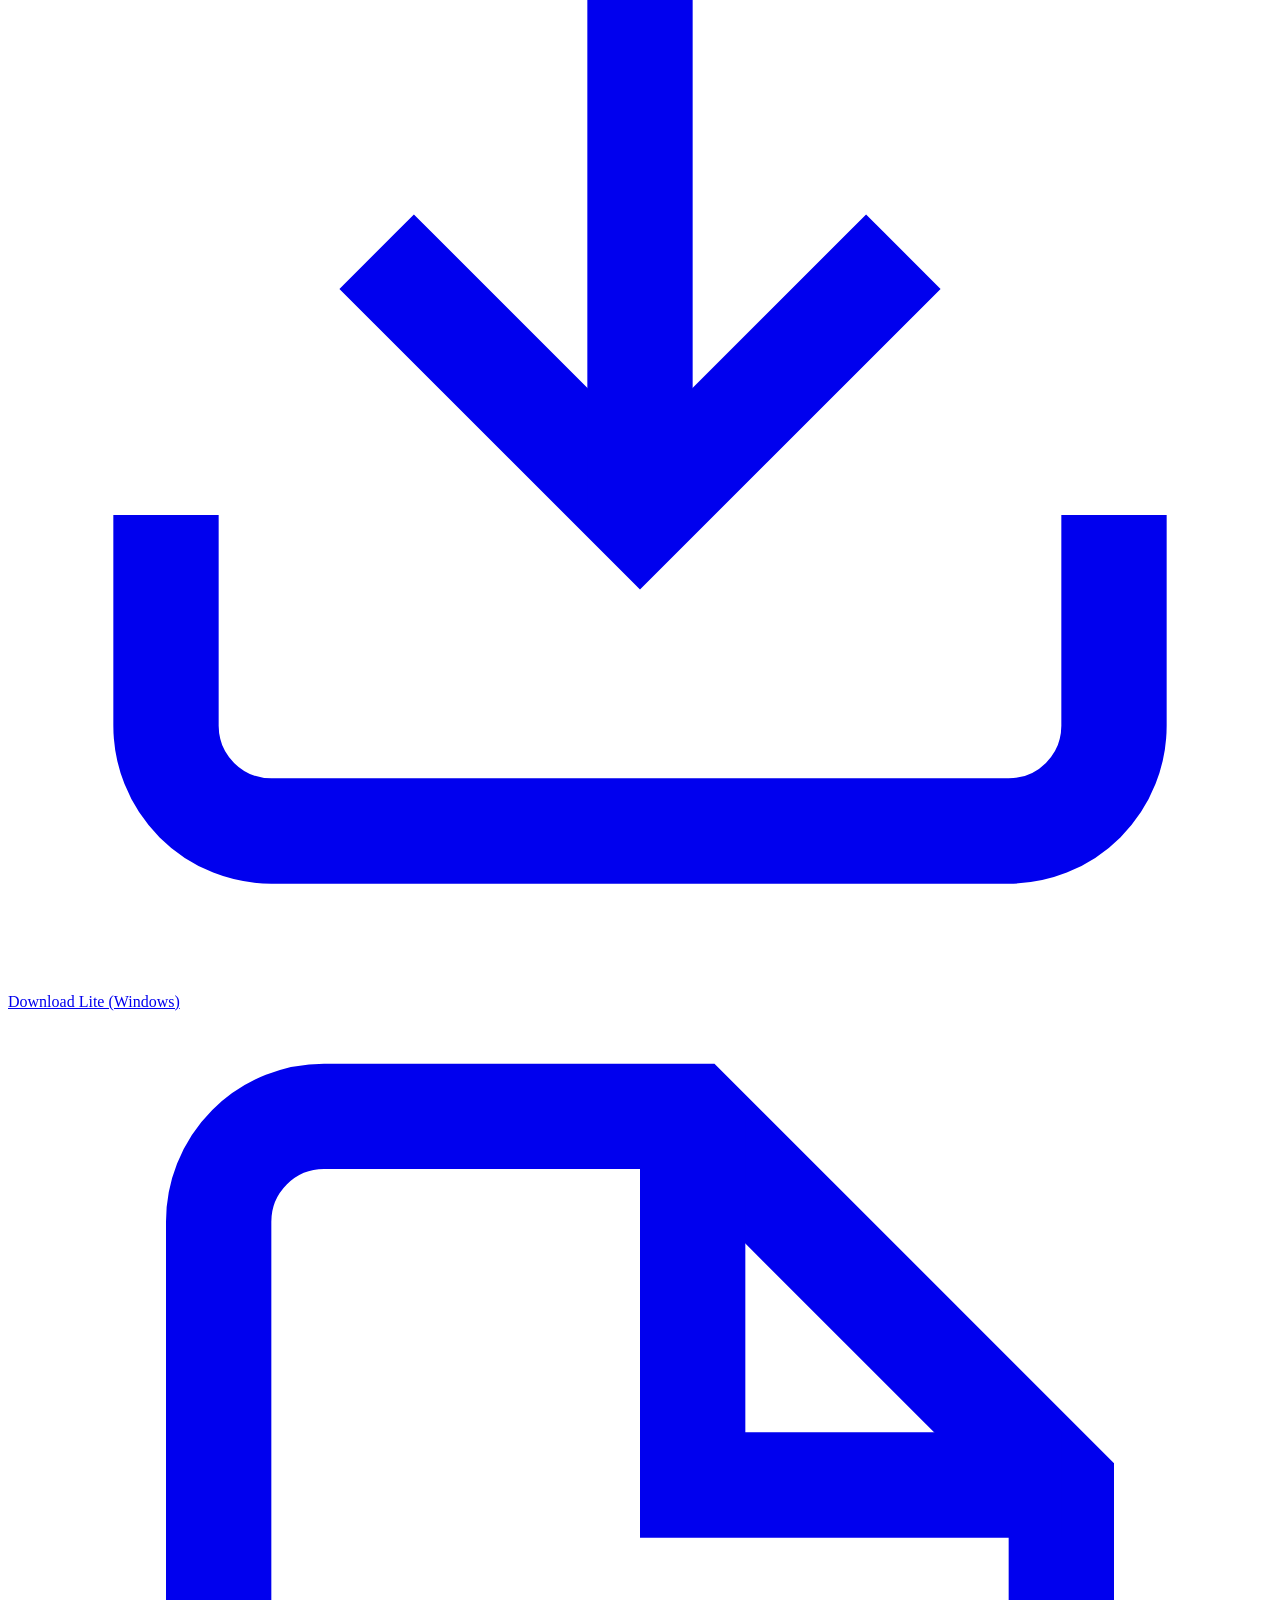
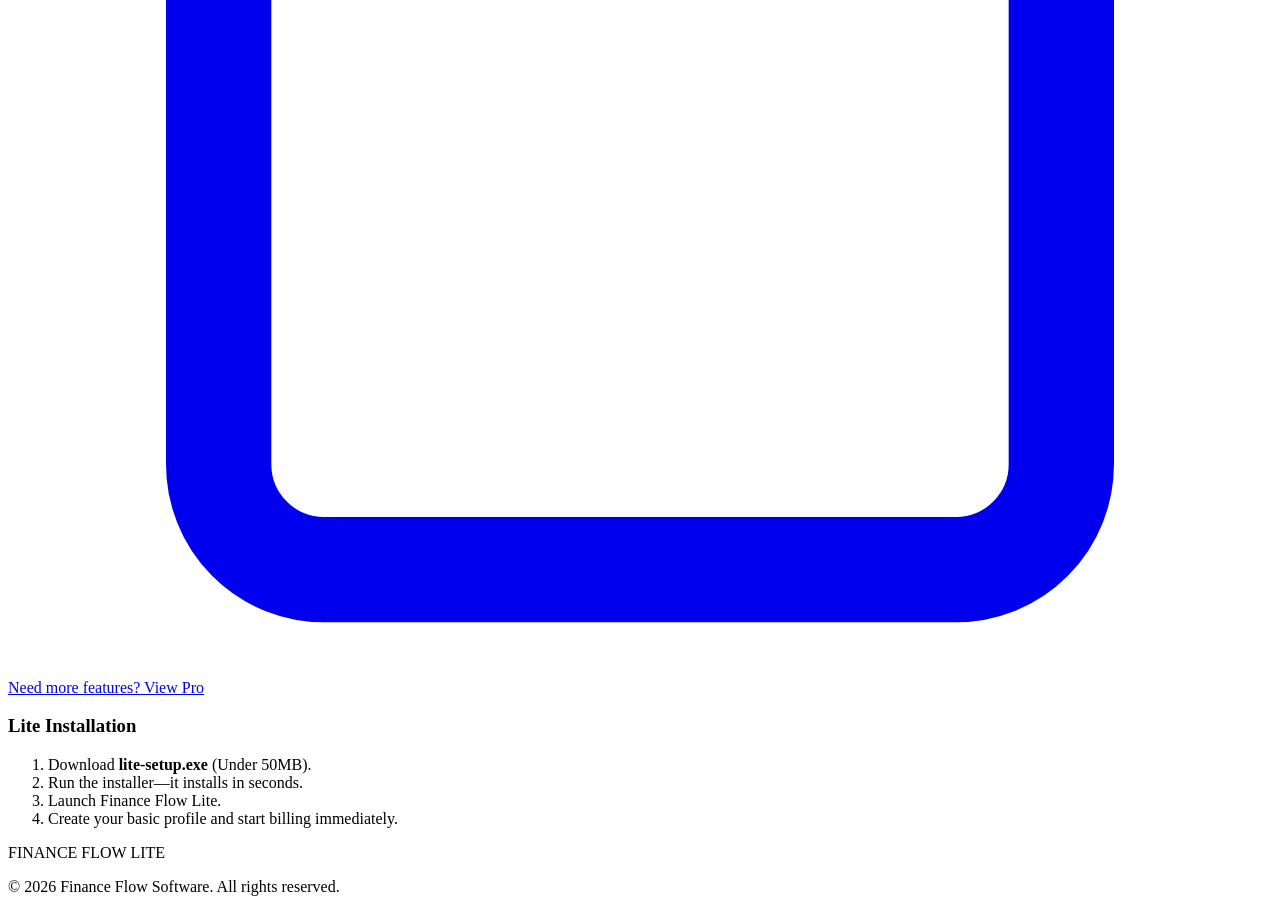
==== commit 6748433e: "Add files via upload" ====
--- a/index.html
+++ b/index.html
@@ -1,115 +1,239 @@
-<!DOCTYPE html>
-<html lang="en">
-<head>
-    <meta charset="UTF-8">
-    <meta name="viewport" content="width=device-width, initial-scale=1.0">
-    <title>Finance Flow Lite</title>
-    <link rel="preconnect" href="https://fonts.googleapis.com">
-    <link rel="preconnect" href="https://fonts.gstatic.com" crossorigin>
-    <link href="https://fonts.googleapis.com/css2?family=Inter:wght@300;400;600;700&display=swap" rel="stylesheet">
-    <link rel="stylesheet" href="styles.css">
-</head>
-<body>
-
-    <header id="main-header">
-        <div class="nav-container">
-            <div class="logo">FINANCE FLOW <span>LITE</span></div>
-            <nav class="nav-menu">
-                <ul class="nav-links">
-                    <li><a href="index.html">Back to Pro Version</a></li>
-                    <li><a href="#capabilities">Overview</a></li>
-                </ul>
-                <a href="#download" class="btn-nav">Download Lite</a>
-            </nav>
-        </div>
-    </header>
-
-    <main>
-        <section id="home" class="hero">
-            <div class="hero-content">
-                <span class="badge">Optimized for Low-End PCs</span>
-                <h1>Fast, Lightweight, & Offline Billing</h1>
-                <p>Finance Flow Lite gives you the core tools to process sales, calculate GST, and manage inventory without slowing down your computer. Perfect for small setups.</p>
-                <div class="hero-actions">
-                    <a href="https://github.com/Milan0897/FinanceFlow/releases/download/Finance/lite-setup.exe" class="btn-primary" id="heroDownloadBtn">Download Lite for Windows</a>
-                    <a href="index.html" class="btn-secondary">View Full Version</a>
-                </div>
-                <div class="hero-features">
-                    <span>✓ Under 50MB</span>
-                    <span>✓ Minimal RAM Usage</span>
-                    <span>✓ No Internet Required</span>
-                </div>
-            </div>
-            <div class="hero-image">
-                <a href="https://ibb.co/QvmNmgfq"><img src="https://i.ibb.co/PGChCLNb/Home.jpg" alt="Finance Flow Lite Dashboard" border="0" class="floating-img"></a>
-            </div>
-        </section>
-        
-        <section id="capabilities" class="dark-features-section reveal">
-            <div class="dark-features-container">
-                <div class="dark-section-header">
-                    <h2>Core features,<br>zero bloat.</h2>
-                </div>
-                <div class="dark-features-grid">
-                    <div class="dark-card">
-                        <h3>
-                            <svg viewBox="0 0 24 24" fill="none" stroke="currentColor" stroke-width="2"><path d="M14 2H6a2 2 0 0 0-2 2v16a2 2 0 0 0 2 2h12a2 2 0 0 0 2-2V8z"/><polyline points="14 2 14 8 20 8"/><line x1="16" y1="13" x2="8" y2="13"/><line x1="16" y1="17" x2="8" y2="17"/><polyline points="10 9 9 9 8 9"/></svg>
-                            Simple GST billing
-                        </h3>
-                        <p>Generate basic invoices and manage your daily sales with lightning speed.</p>
-                    </div>
-                    <div class="dark-card">
-                        <h3>
-                            <svg viewBox="0 0 24 24" fill="none" stroke="currentColor" stroke-width="2"><path d="M3 21h18M5 21V7l8-4v18M13 3l8 4v14M7 11h2M7 15h2M15 11h2M15 15h2"/></svg>
-                            Basic Inventory
-                        </h3>
-                        <p>Keep track of essential stock counts without complex grouping.</p>
-                    </div>
-                    <div class="dark-card">
-                        <h3>
-                            <svg viewBox="0 0 24 24" fill="none" stroke="currentColor" stroke-width="2"><line x1="18" y1="20" x2="18" y2="10"/><line x1="12" y1="20" x2="12" y2="4"/><line x1="6" y1="20" x2="6" y2="14"/></svg>
-                            Instant Analytics
-                        </h3>
-                        <p>View your daily totals and basic reports instantly on the dashboard.</p>
-                    </div>
-                    <div class="dark-card">
-                        <h3>
-                            <svg viewBox="0 0 24 24" fill="none" stroke="currentColor" stroke-width="2"><path d="M21 15v4a2 2 0 0 1-2 2H5a2 2 0 0 1-2-2v-4"/><polyline points="17 8 12 3 7 8"/><line x1="12" y1="3" x2="12" y2="15"/></svg>
-                            Local Backup
-                        </h3>
-                        <p>Export your data safely to your local drive with one click.</p>
-                    </div>
-                </div>
-            </div>
-        </section>
-
-        <section id="download" class="modern-cta-section">
-            <div class="cta-container">
-                <div class="cta-badge reveal">
-                    <svg viewBox="0 0 24 24" fill="none" stroke="currentColor" stroke-width="2"><path d="M21 15v4a2 2 0 0 1-2 2H5a2 2 0 0 1-2-2v-4"/><polyline points="7 10 12 15 17 10"/><line x1="12" y1="15" x2="12" y2="3"/></svg>
-                    Download Lite
-                </div>
-                
-                <h2 class="reveal">Start billing in seconds.</h2>
-                <p class="cta-subtitle reveal">Experience the lightweight power of Finance Flow Lite.</p>
-                
-                <div class="cta-buttons reveal">
-                    <a href="https://github.com/Milan0897/FinanceFlow/releases/download/Finance/lite-setup.exe" class="btn-gradient">
-                        <svg viewBox="0 0 24 24" fill="none" stroke="currentColor" stroke-width="2"><path d="M21 15v4a2 2 0 0 1-2 2H5a2 2 0 0 1-2-2v-4"/><polyline points="7 10 12 15 17 10"/><line x1="12" y1="15" x2="12" y2="3"/></svg>
-                        Download Lite (Windows)
-                    </a>
-                </div>
-            </div>
-        </section>
-    </main>
-
-    <footer>
-        <div class="footer-content">
-            <div class="footer-logo">FINANCE FLOW <span>LITE</span></div>
-            <p>&copy; 2026 Finance Flow Software. All rights reserved.</p>
-        </div>
-    </footer>
-
-    <script src="script.js"></script>
-</body>
-</html>
+<!DOCTYPE html>
+<html lang="en">
+<head>
+    <meta charset="UTF-8">
+    <meta name="viewport" content="width=device-width, initial-scale=1.0">
+    <title>Finance Flow Lite</title>
+    <link rel="preconnect" href="https://fonts.googleapis.com">
+    <link rel="preconnect" href="https://fonts.gstatic.com" crossorigin>
+    <link href="https://fonts.googleapis.com/css2?family=Inter:wght@300;400;600;700&display=swap" rel="stylesheet">
+    <link rel="stylesheet" href="styles.css">
+</head>
+<body>
+
+    <header id="main-header">
+        <div class="nav-container">
+            <div class="logo">FINANCE FLOW <span>LITE</span></div>
+            <nav class="nav-menu">
+                <ul class="nav-links">
+                    <li><a href="#home">Home</a></li>
+                    <li><a href="#capabilities">Overview</a></li>
+                    <li><a href="#features">Interface</a></li>
+                    <!-- Link to the Pro version -->
+                    <li><a href="pro.html">Pro Version</a></li>
+                </ul>
+                <a href="#download" class="btn-nav">Download Lite</a>
+            </nav>
+        </div>
+    </header>
+
+    <main>
+        <section id="home" class="hero">
+            <div class="hero-content">
+                <span class="badge">Optimized for Low-End PCs</span>
+                <h1>Fast, Lightweight, & Offline Billing</h1>
+                <p>Finance Flow Lite gives you the core tools to process sales, calculate GST, and manage inventory seamlessly—without slowing down your computer. Perfect for small retail setups.</p>
+                <div class="hero-actions">
+                    <!-- Link to Lite setup -->
+                    <a href="https://github.com/Milan0897/FinanceFlow/releases/download/Finance/lite-setup.exe" class="btn-primary" id="heroDownloadBtn">Download Lite for Windows</a>
+                    <!-- Button to go back to the Main/Pro version -->
+                    <a href="pro.html" class="btn-secondary">Explore Pro Version</a>
+                </div>
+                <div class="hero-features">
+                    <span>✓ Under 50MB</span>
+                    <span>✓ Minimal RAM Usage</span>
+                    <span>✓ Works 100% Offline</span>
+                </div>
+            </div>
+            <div class="hero-image">
+                <a href="https://ibb.co/QvmNmgfq"><img src="https://i.ibb.co/PGChCLNb/Home.jpg" alt="Finance Flow Lite Dashboard" border="0" class="floating-img"></a>
+            </div>
+        </section>
+
+        <section id="demo" class="video-section">
+            <div class="section-header">
+                <h2>See How Fast It Works</h2>
+                <p>A quick overview of generating instant bills on any system.</p>
+            </div>
+            <div class="video-wrapper">
+                <iframe src="Preview.mp4" title="Finance Flow Lite Demo" allow="accelerometer; autoplay; clipboard-write; encrypted-media; gyroscope; picture-in-picture" allowfullscreen></iframe>
+            </div>
+        </section>
+
+        <section id="capabilities" class="dark-features-section reveal">
+            <div class="dark-features-container">
+                <div class="dark-section-header">
+                    <h2>Core features,<br>zero bloat.</h2>
+                </div>
+                
+                <div class="dark-features-grid">
+                    <div class="dark-card">
+                        <h3>
+                            <svg viewBox="0 0 24 24" fill="none" stroke="currentColor" stroke-width="2"><path d="M3 21h18M5 21V7l8-4v18M13 3l8 4v14M7 11h2M7 15h2M15 11h2M15 15h2"/></svg>
+                            Simple Setup
+                        </h3>
+                        <p>Create your essential business profile instantly without navigating complex settings.</p>
+                    </div>
+
+                    <div class="dark-card">
+                        <h3>
+                            <svg viewBox="0 0 24 24" fill="none" stroke="currentColor" stroke-width="2"><path d="M21 16V8a2 2 0 0 0-1-1.73l-7-4a2 2 0 0 0-2 0l-7 4A2 2 0 0 0 3 8v8a2 2 0 0 0 1 1.73l7 4a2 2 0 0 0 2 0l7-4A2 2 0 0 0 21 16z"/><polyline points="3.27 6.96 12 12.01 20.73 6.96"/><line x1="12" y1="22.08" x2="12" y2="12"/></svg>
+                            Basic Inventory
+                        </h3>
+                        <p>Keep track of essential stock counts and alerts without heavy processing requirements.</p>
+                    </div>
+
+                    <div class="dark-card">
+                        <h3>
+                            <svg viewBox="0 0 24 24" fill="none" stroke="currentColor" stroke-width="2"><path d="M14 2H6a2 2 0 0 0-2 2v16a2 2 0 0 0 2 2h12a2 2 0 0 0 2-2V8z"/><polyline points="14 2 14 8 20 8"/><line x1="16" y1="13" x2="8" y2="13"/><line x1="16" y1="17" x2="8" y2="17"/><polyline points="10 9 9 9 8 9"/></svg>
+                            Rapid GST Billing
+                        </h3>
+                        <p>Generate clean, compliant invoices with automatic tax calculations in seconds.</p>
+                    </div>
+
+                    <div class="dark-card">
+                        <h3>
+                            <svg viewBox="0 0 24 24" fill="none" stroke="currentColor" stroke-width="2"><path d="M6 3h12M6 8h12M6 13h12M12 18h6"/><path d="M9 3v18"/></svg>
+                            Sales tracking
+                        </h3>
+                        <p>Record your daily transactions efficiently with an uncluttered, straightforward interface.</p>
+                    </div>
+
+                    <div class="dark-card">
+                        <h3>
+                            <svg viewBox="0 0 24 24" fill="none" stroke="currentColor" stroke-width="2"><line x1="18" y1="20" x2="18" y2="10"/><line x1="12" y1="20" x2="12" y2="4"/><line x1="6" y1="20" x2="6" y2="14"/></svg>
+                            Instant Analytics
+                        </h3>
+                        <p>View daily totals and essential reports instantly on your lightweight dashboard.</p>
+                    </div>
+
+                    <div class="dark-card">
+                        <h3>
+                            <svg viewBox="0 0 24 24" fill="none" stroke="currentColor" stroke-width="2"><path d="M21 15v4a2 2 0 0 1-2 2H5a2 2 0 0 1-2-2v-4"/><polyline points="17 8 12 3 7 8"/><line x1="12" y1="3" x2="12" y2="15"/></svg>
+                            Local Backup
+                        </h3>
+                        <p>Export your data safely to your local hard drive with a single, dependable click.</p>
+                    </div>
+                </div>
+            </div>
+        </section>
+
+        <section id="features" class="showcase-section">
+            <div class="showcase-container">
+                <div class="showcase-header">
+                    <span class="showcase-badge">Lite Interface</span>
+                    <h2>Streamlined & Efficient</h2>
+                    <p>Designed for absolute clarity and maximum performance, ensuring you spend less time waiting and more time doing business.</p>
+                </div>
+                
+                <div class="showcase-grid">
+                    <div class="showcase-card reveal">
+                        <div class="showcase-img-wrapper">
+                            <a href="https://ibb.co/dsRx553T"><img src="https://i.ibb.co/cKjVrrpB/sales-page.jpg" alt="sales-page" border="0"></a>
+                        </div>
+                        <div class="showcase-content">
+                            <h3>Lightning Fast Billing</h3>
+                            <p>Optimized input fields let you create invoices instantly, minimizing the clicks needed to check out a customer.</p>
+                        </div>
+                    </div>
+
+                    <div class="showcase-card reveal">
+                        <div class="showcase-img-wrapper">
+                            <a href="https://ibb.co/Q3b9B07P"><img src="https://i.ibb.co/v6w159C3/add-new-product.jpg" alt="add-new-product" border="0"></a>
+                        </div>
+                        <div class="showcase-content">
+                            <h3>Simple Inventory</h3>
+                            <p>Quickly add new products and define pricing without getting bogged down by unnecessary categorization fields.</p>
+                        </div>
+                    </div>
+
+                    <div class="showcase-card reveal">
+                        <div class="showcase-img-wrapper">
+                            <a href="https://ibb.co/wNJR0t5v"><img src="https://i.ibb.co/hRXy703q/due-amount.png" alt="due-amount" border="0"></a>
+                        </div>
+                        <div class="showcase-content">
+                            <h3>Customer Dues</h3>
+                            <p>Never lose track of pending payments. Search customers by mobile number to quickly view outstanding balances.</p>
+                        </div>
+                    </div>
+
+                    <div class="showcase-card reveal">
+                        <div class="showcase-img-wrapper">
+                            <a href="https://ibb.co/nq8RVqbR"><img src="https://i.ibb.co/V0p3h0t3/create-company.png" alt="create-company" border="0"></a>
+                        </div>
+                        <div class="showcase-content">
+                            <h3>Single Profile Setup</h3>
+                            <p>Get started immediately with a lightweight single-company profile focused on your immediate local needs.</p>
+                        </div>
+                    </div>
+
+                    <div class="showcase-card reveal">
+                        <div class="showcase-img-wrapper">
+                            <a href="https://ibb.co/MxD7kgBj"><img src="https://i.ibb.co/YF7hBN0K/sales-record.jpg" alt="sales-record" border="0"></a>
+                        </div>
+                        <div class="showcase-content">
+                            <h3>Basic Reporting</h3>
+                            <p>Access essential sales records and export directly to Excel without generating massive memory-heavy reports.</p>
+                        </div>
+                    </div>
+
+                    <div class="showcase-card reveal">
+                        <div class="showcase-img-wrapper">
+                            <a href="https://ibb.co/S4yxfTj0"><img src="https://i.ibb.co/mVTBNsjt/update-stock.jpg" alt="update-stock" border="0"></a>
+                        </div>
+                        <div class="showcase-content">
+                            <h3>Quick Price Adjustments</h3>
+                            <p>Easily update stock quantities or alter GST rates on the fly directly from the lightweight dashboard.</p>
+                        </div>
+                    </div>
+                </div>
+            </div>
+        </section>
+
+        <section id="download" class="modern-cta-section">
+            <div class="cta-container">
+                <div class="cta-badge reveal">
+                    <svg viewBox="0 0 24 24" fill="none" stroke="currentColor" stroke-width="2"><path d="M21 15v4a2 2 0 0 1-2 2H5a2 2 0 0 1-2-2v-4"/><polyline points="7 10 12 15 17 10"/><line x1="12" y1="15" x2="12" y2="3"/></svg>
+                    Download Finance Flow Lite
+                </div>
+                
+                <h2 class="reveal">Start billing in seconds.</h2>
+                <p class="cta-subtitle reveal">Experience the speed and efficiency of Finance Flow Lite.</p>
+                
+                <div class="cta-buttons reveal">
+                    <!-- Download Link for Lite -->
+                    <a href="https://github.com/Milan0897/FinanceFlow/releases/download/Finance/lite-setup.exe" class="btn-gradient">
+                        <svg viewBox="0 0 24 24" fill="none" stroke="currentColor" stroke-width="2"><path d="M21 15v4a2 2 0 0 1-2 2H5a2 2 0 0 1-2-2v-4"/><polyline points="7 10 12 15 17 10"/><line x1="12" y1="15" x2="12" y2="3"/></svg>
+                        Download Lite (Windows)
+                    </a>
+                    
+                    <!-- Link back to Pro Version -->
+                    <a href="pro.html" class="btn-outline-dark">
+                        <svg viewBox="0 0 24 24" fill="none" stroke="currentColor" stroke-width="2"><path d="M13 2H6a2 2 0 0 0-2 2v16a2 2 0 0 0 2 2h12a2 2 0 0 0 2-2V9z"></path><polyline points="13 2 13 9 20 9"></polyline></svg>
+                        Need more features? View Pro
+                    </a>
+                </div>
+
+                <div class="installation-card reveal">
+                    <h3>Lite Installation</h3>
+                    <ol>
+                        <li>Download <strong>lite-setup.exe</strong> (Under 50MB).</li>
+                        <li>Run the installer—it installs in seconds.</li>
+                        <li>Launch Finance Flow Lite.</li>
+                        <li>Create your basic profile and start billing immediately.</li>
+                    </ol>
+                </div>
+            </div>
+        </section>
+    </main>
+
+    <footer>
+        <div class="footer-content">
+            <div class="footer-logo">FINANCE FLOW <span>LITE</span></div>
+            <p>&copy; 2026 Finance Flow Software. All rights reserved.</p>
+        </div>
+    </footer>
+
+    <script src="script.js"></script>
+</body>
+</html>
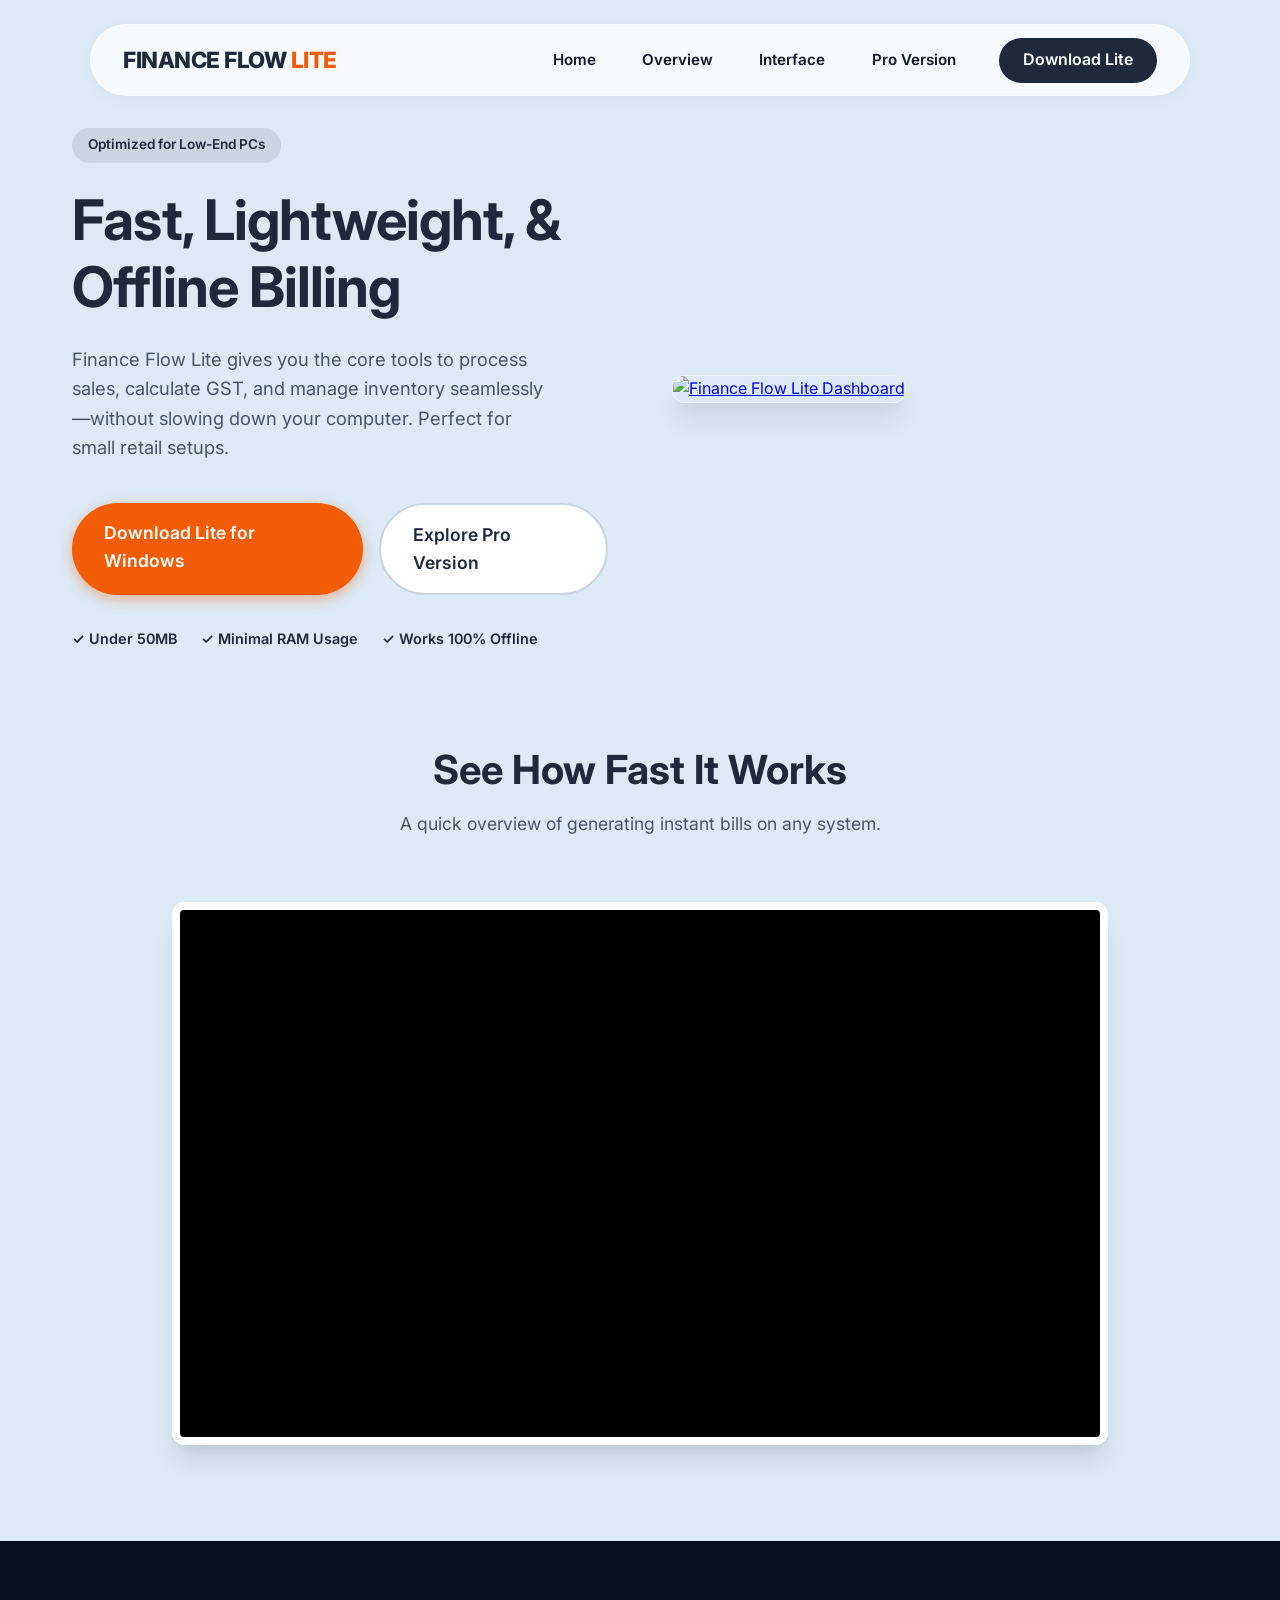
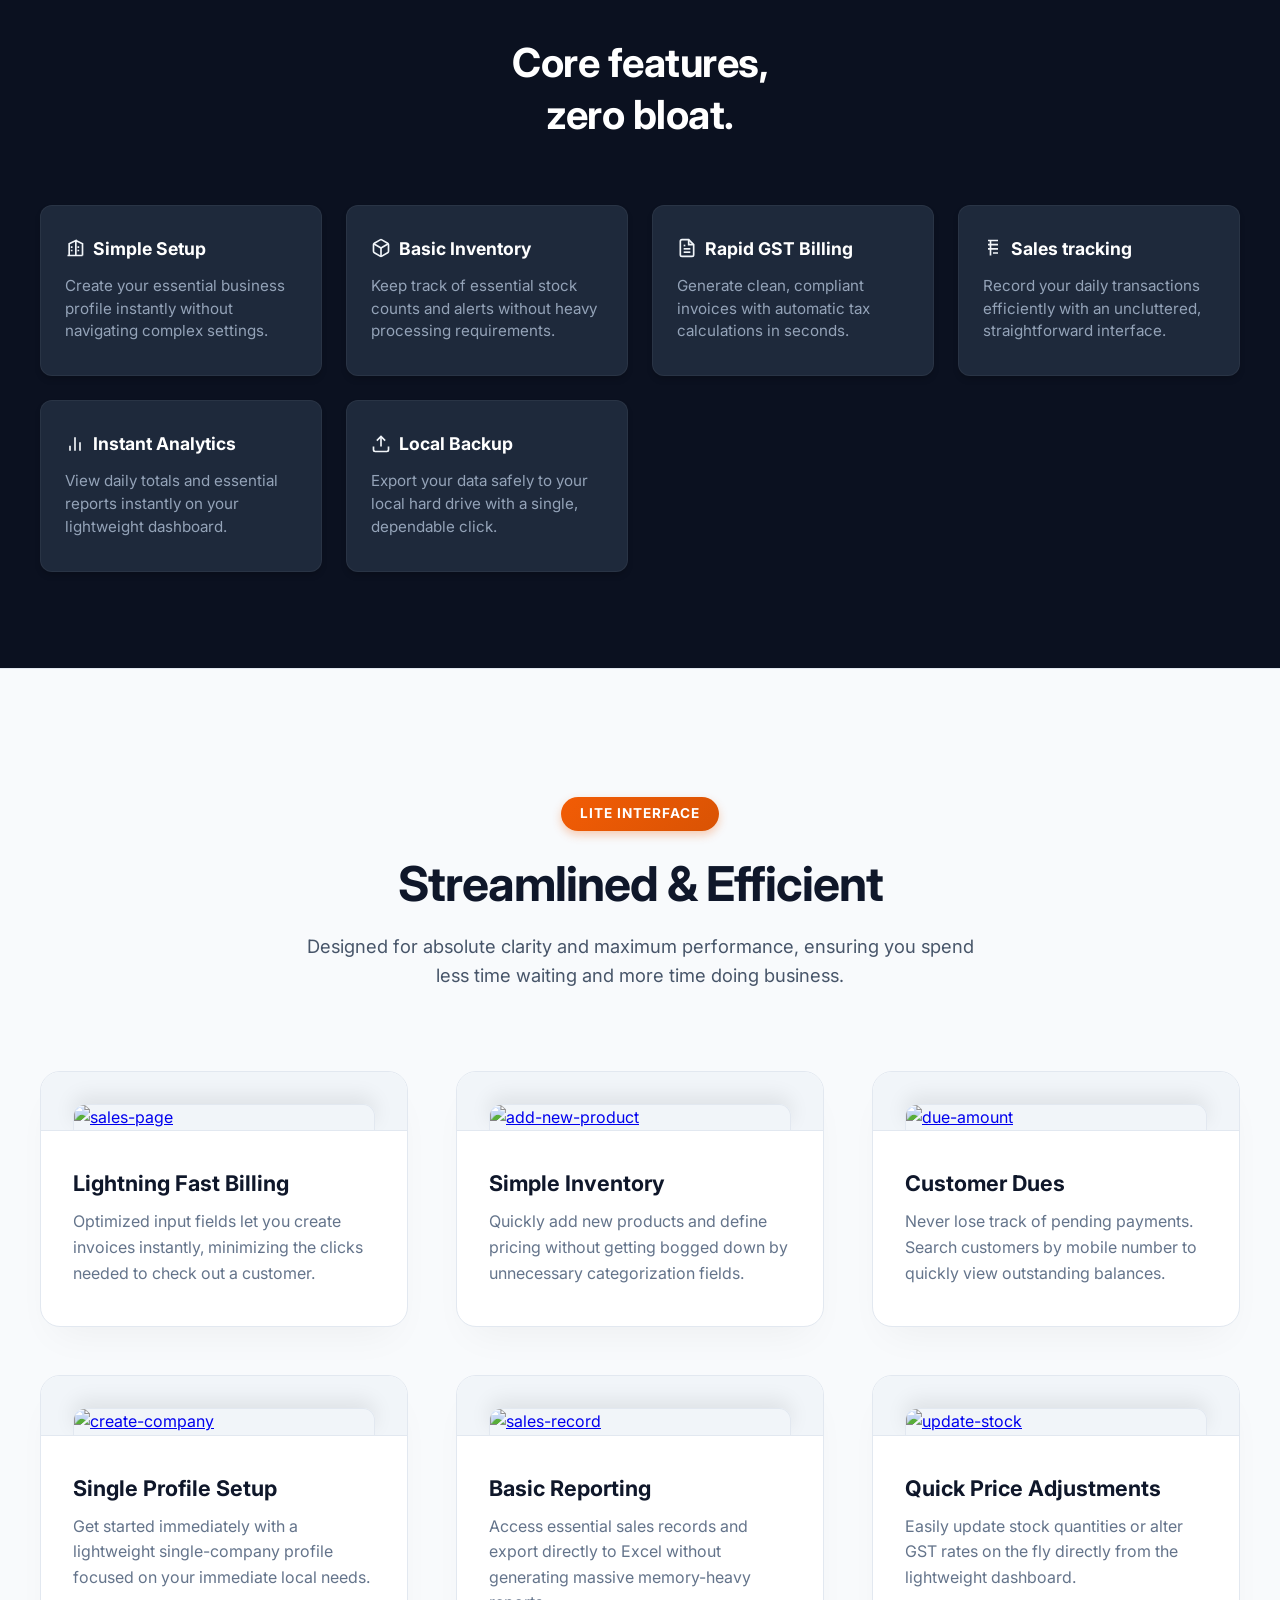
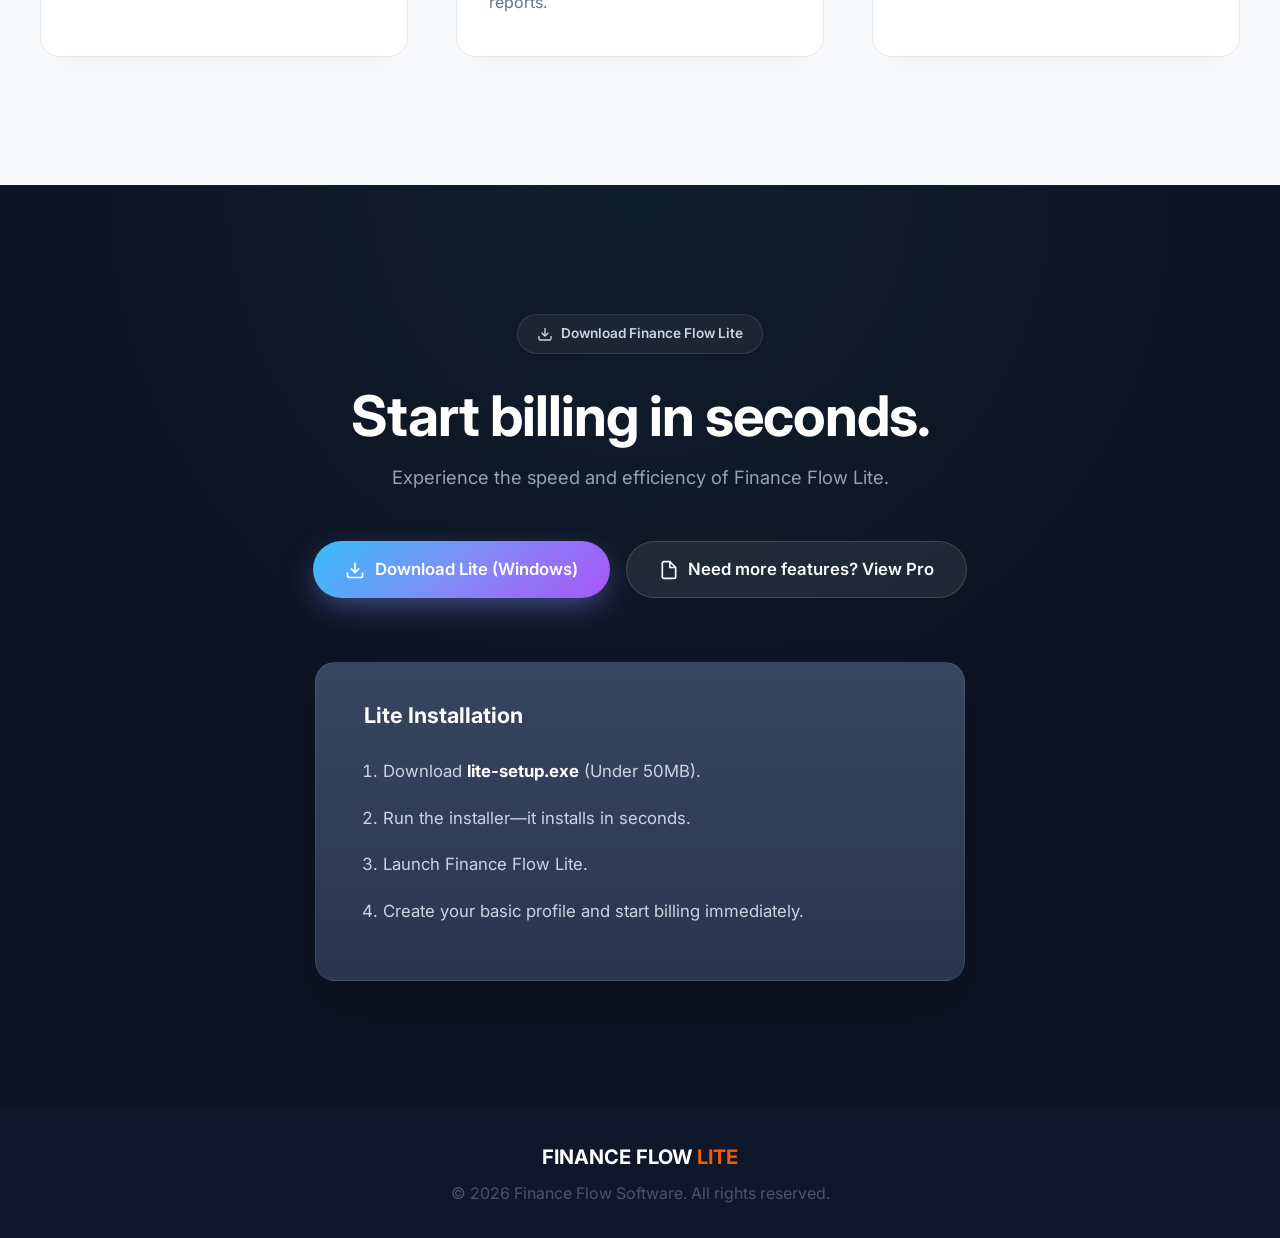
==== commit 3eac417d: "Update index.html" ====
--- a/index.html
+++ b/index.html
@@ -202,7 +202,7 @@
                 
                 <div class="cta-buttons reveal">
                     <!-- Download Link for Lite -->
-                    <a href="https://github.com/Milan0897/FinanceFlow/releases/download/Finance/lite-setup.exe" class="btn-gradient">
+                    <a href="https://github.com/Milan0897/Finance-Flow-lite/releases/download/v1.0.0/setup.exe" class="btn-gradient">
                         <svg viewBox="0 0 24 24" fill="none" stroke="currentColor" stroke-width="2"><path d="M21 15v4a2 2 0 0 1-2 2H5a2 2 0 0 1-2-2v-4"/><polyline points="7 10 12 15 17 10"/><line x1="12" y1="15" x2="12" y2="3"/></svg>
                         Download Lite (Windows)
                     </a>
@@ -236,4 +236,4 @@
 
     <script src="script.js"></script>
 </body>
-</html>+</html>
--- a/styles.css
+++ b/styles.css
@@ -0,0 +1,690 @@
+/* --- CSS Variables --- */
+:root {
+    --bg-main: #dceaf5;
+    --bg-card: #ffffff;
+    --text-dark: #0f172a;
+    --text-muted: #475569;
+    --primary-color: #1e293b; 
+    --accent-color: #f25c05; 
+    --accent-hover: #d95304;
+    --shadow-sm: 0 4px 6px -1px rgba(0, 0, 0, 0.1), 0 2px 4px -1px rgba(0, 0, 0, 0.06);
+    --shadow-lg: 0 20px 25px -5px rgba(0, 0, 0, 0.1), 0 10px 10px -5px rgba(0, 0, 0, 0.04);
+    --radius: 12px;
+    --transition: all 0.3s ease;
+}
+
+/* --- Base & Reset --- */
+* {
+    margin: 0;
+    padding: 0;
+    box-sizing: border-box;
+}
+
+html {
+    scroll-behavior: smooth;
+}
+
+body {
+    font-family: 'Inter', sans-serif;
+    background-color: var(--bg-main);
+    color: var(--text-dark);
+    line-height: 1.6;
+    overflow-x: hidden;
+}
+
+/* --- Typography --- */
+h1, h2, h3 {
+    font-weight: 700;
+    line-height: 1.2;
+    color: var(--primary-color);
+}
+
+p {
+    color: var(--text-muted);
+}
+
+/* --- Header & Navigation (Floating Bar Shape) --- */
+header {
+    position: fixed;
+    top: 1.5rem; 
+    left: 50%;
+    transform: translateX(-50%);
+    width: 95%;
+    max-width: 1100px;
+    z-index: 1000;
+    padding: 0.8rem 2rem;
+    transition: all 0.4s cubic-bezier(0.165, 0.84, 0.44, 1);
+    
+    background-color: rgba(255, 255, 255, 0.75);
+    backdrop-filter: blur(12px); 
+    -webkit-backdrop-filter: blur(12px);
+    border-radius: 50px; 
+    border: 1px solid rgba(255, 255, 255, 0.5);
+    box-shadow: 0 4px 20px -5px rgba(0, 0, 0, 0.05);
+}
+
+header.scrolled {
+    top: 0.5rem;
+    background-color: rgba(255, 255, 255, 0.95);
+    box-shadow: 0 10px 30px -10px rgba(0, 0, 0, 0.15);
+    border-color: rgba(226, 232, 240, 0.8);
+}
+
+.nav-container {
+    display: flex;
+    justify-content: space-between;
+    align-items: center;
+    width: 100%;
+}
+
+.logo {
+    font-size: 1.4rem;
+    font-weight: 800;
+    color: var(--primary-color);
+    letter-spacing: -0.5px;
+}
+
+.logo span {
+    color: var(--accent-color);
+}
+
+.nav-menu {
+    display: flex;
+    align-items: center;
+    gap: 1.5rem;
+}
+
+.nav-links {
+    list-style: none;
+    display: flex;
+    gap: 0.5rem; 
+}
+
+.nav-links a {
+    text-decoration: none;
+    color: var(--text-dark);
+    font-weight: 600;
+    font-size: 0.95rem;
+    padding: 0.5rem 1.2rem;
+    border-radius: 50px; 
+    transition: all 0.3s ease;
+}
+
+.nav-links a:hover {
+    color: var(--accent-color);
+    background-color: rgba(242, 92, 5, 0.1); 
+}
+
+/* --- Buttons --- */
+.btn-nav, .btn-primary, .btn-secondary {
+    display: inline-block;
+    text-decoration: none;
+    font-weight: 600;
+    border-radius: 50px; 
+    transition: var(--transition);
+    cursor: pointer;
+    border: none;
+}
+
+.btn-nav {
+    background-color: var(--primary-color);
+    color: white;
+    padding: 0.6rem 1.5rem;
+}
+
+.btn-nav:hover {
+    background-color: var(--accent-color);
+}
+
+.btn-primary {
+    background-color: var(--accent-color);
+    color: white;
+    padding: 1rem 2rem;
+    font-size: 1.1rem;
+    box-shadow: 0 4px 14px rgba(242, 92, 5, 0.4);
+}
+
+.btn-primary:hover {
+    background-color: var(--accent-hover);
+    transform: translateY(-2px);
+    box-shadow: 0 6px 20px rgba(242, 92, 5, 0.6);
+}
+
+.btn-secondary {
+    background-color: var(--bg-card);
+    color: var(--primary-color);
+    padding: 1rem 2rem;
+    font-size: 1.1rem;
+    border: 2px solid #cbd5e1;
+}
+
+.btn-secondary:hover {
+    border-color: var(--primary-color);
+    background-color: #f8fafc;
+}
+
+/* --- Hero Section --- */
+.hero {
+    max-width: 1200px;
+    margin: 8rem auto 4rem; 
+    padding: 0 2rem;
+    display: flex;
+    align-items: center;
+    gap: 4rem;
+}
+
+.hero-content {
+    flex: 1;
+}
+
+.badge {
+    display: inline-block;
+    background-color: rgba(30, 41, 59, 0.1);
+    color: var(--primary-color);
+    padding: 0.4rem 1rem;
+    border-radius: 50px;
+    font-size: 0.85rem;
+    font-weight: 600;
+    margin-bottom: 1.5rem;
+}
+
+.hero h1 {
+    font-size: 3.5rem;
+    margin-bottom: 1.5rem;
+    letter-spacing: -1px;
+}
+
+.hero p {
+    font-size: 1.15rem;
+    margin-bottom: 2.5rem;
+    max-width: 90%;
+}
+
+.hero-actions {
+    display: flex;
+    gap: 1rem;
+    margin-bottom: 2rem;
+}
+
+.hero-features {
+    display: flex;
+    gap: 1.5rem;
+    font-size: 0.9rem;
+    color: var(--primary-color);
+    font-weight: 600;
+}
+
+.hero-image {
+    flex: 1;
+    position: relative;
+}
+
+.floating-img {
+    width: 100%;
+    border-radius: var(--radius);
+    box-shadow: var(--shadow-lg);
+    border: 1px solid rgba(255,255,255,0.5);
+    animation: float 6s ease-in-out infinite;
+}
+
+@keyframes float {
+    0% { transform: translateY(0px); }
+    50% { transform: translateY(-15px); }
+    100% { transform: translateY(0px); }
+}
+
+/* --- Common Section Styles --- */
+.section-header {
+    text-align: center;
+    margin-bottom: 4rem;
+}
+
+.section-header h2 {
+    font-size: 2.5rem;
+    margin-bottom: 1rem;
+}
+
+.section-header p {
+    font-size: 1.1rem;
+}
+
+/* --- Video Section --- */
+.video-section {
+    max-width: 1000px;
+    margin: 6rem auto;
+    padding: 0 2rem;
+}
+
+.video-wrapper {
+    position: relative;
+    padding-bottom: 56.25%;
+    height: 0;
+    border-radius: var(--radius);
+    overflow: hidden;
+    box-shadow: var(--shadow-lg);
+    background: #000;
+    border: 8px solid var(--bg-card);
+}
+
+.video-wrapper iframe {
+    position: absolute;
+    top: 0;
+    left: 0;
+    width: 100%;
+    height: 100%;
+    border: 0;
+}
+
+/* --- Dark Features Block --- */
+.dark-features-section {
+    background-color: #0b1120;
+    padding: 6rem 2rem;
+    color: #ffffff;
+}
+
+.dark-features-container {
+    max-width: 1200px;
+    margin: 0 auto;
+}
+
+.dark-section-header {
+    text-align: center;
+    margin-bottom: 4rem;
+}
+
+.dark-section-header h2 {
+    color: #ffffff;
+    font-size: 2.5rem;
+    line-height: 1.3;
+    font-weight: 700;
+    letter-spacing: -0.5px;
+}
+
+.dark-features-grid {
+    display: grid;
+    grid-template-columns: repeat(auto-fit, minmax(260px, 1fr));
+    gap: 1.5rem;
+}
+
+@media (min-width: 1200px) {
+    .dark-features-grid {
+        grid-template-columns: repeat(4, 1fr);
+    }
+}
+
+.dark-card {
+    background-color: #1e293b;
+    border-radius: 12px;
+    padding: 2rem 1.5rem;
+    box-shadow: 0 4px 6px -1px rgba(0, 0, 0, 0.2);
+    border: 1px solid rgba(255, 255, 255, 0.05);
+    transition: transform 0.3s ease, background-color 0.3s ease;
+}
+
+.dark-card:hover {
+    transform: translateY(-5px);
+    background-color: #273549;
+}
+
+.dark-card h3 {
+    display: flex;
+    align-items: center;
+    gap: 0.5rem;
+    color: #ffffff;
+    font-size: 1.1rem;
+    font-weight: 700;
+    margin-bottom: 1rem;
+}
+
+.dark-card h3 svg {
+    width: 20px;
+    height: 20px;
+    color: #f1f5f9;
+}
+
+.dark-card p {
+    color: #94a3b8;
+    font-size: 0.95rem;
+    line-height: 1.5;
+    margin: 0;
+}
+
+/* --- Professional UI Showcase Section --- */
+.showcase-section {
+    background-color: #f8fafc;
+    padding: 8rem 2rem;
+    position: relative;
+    border-top: 1px solid #e2e8f0;
+}
+
+.showcase-container {
+    max-width: 1200px;
+    margin: 0 auto;
+}
+
+.showcase-header {
+    text-align: center;
+    margin-bottom: 5rem;
+    max-width: 700px;
+    margin-left: auto;
+    margin-right: auto;
+}
+
+.showcase-badge {
+    display: inline-block;
+    background: linear-gradient(135deg, #f25c05 0%, #d95304 100%);
+    color: white;
+    padding: 0.4rem 1.2rem;
+    border-radius: 50px;
+    font-size: 0.85rem;
+    font-weight: 700;
+    text-transform: uppercase;
+    letter-spacing: 1px;
+    margin-bottom: 1.5rem;
+    box-shadow: 0 4px 10px rgba(242, 92, 5, 0.3);
+}
+
+.showcase-header h2 {
+    font-size: 3rem;
+    color: #0f172a;
+    margin-bottom: 1.2rem;
+    letter-spacing: -1px;
+}
+
+.showcase-header p {
+    font-size: 1.15rem;
+    color: #475569;
+}
+
+.showcase-grid {
+    display: grid;
+    grid-template-columns: repeat(auto-fit, minmax(350px, 1fr));
+    gap: 3rem;
+}
+
+.showcase-card {
+    background: #ffffff;
+    border-radius: 20px; 
+    overflow: hidden;
+    box-shadow: 0 20px 40px -15px rgba(0,0,0,0.05); 
+    border: 1px solid #e2e8f0;
+    transition: all 0.4s cubic-bezier(0.165, 0.84, 0.44, 1);
+}
+
+.showcase-card:hover {
+    transform: translateY(-10px);
+    box-shadow: 0 30px 60px -15px rgba(0,0,0,0.1);
+    border-color: #cbd5e1;
+}
+
+.showcase-img-wrapper {
+    background-color: #f1f5f9;
+    padding: 2rem 2rem 0 2rem; 
+    border-bottom: 1px solid #e2e8f0;
+    overflow: hidden;
+}
+
+.showcase-img-wrapper img {
+    width: 100%;
+    display: block;
+    border-radius: 12px 12px 0 0; 
+    box-shadow: 0 -8px 20px rgba(0,0,0,0.08); 
+    border: 1px solid #e2e8f0;
+    border-bottom: none;
+    transition: transform 0.5s ease;
+}
+
+.showcase-card:hover .showcase-img-wrapper img {
+    transform: scale(1.02); 
+}
+
+.showcase-content {
+    padding: 2.5rem 2rem;
+}
+
+.showcase-content h3 {
+    font-size: 1.35rem;
+    color: #0f172a;
+    margin-bottom: 0.75rem;
+    font-weight: 700;
+}
+
+.showcase-content p {
+    font-size: 1rem;
+    color: #64748b;
+    line-height: 1.6;
+}
+
+/* --- Modern CTA / Download Section --- */
+.modern-cta-section {
+    background-color: #0d1424;
+    background-image: radial-gradient(circle at top, rgba(66, 232, 224, 0.05), transparent 50%);
+    padding: 8rem 2rem;
+    color: #ffffff;
+    text-align: center;
+    border-top: 1px solid rgba(255,255,255,0.03);
+}
+
+.cta-container {
+    max-width: 800px;
+    margin: 0 auto;
+    display: flex;
+    flex-direction: column;
+    align-items: center;
+}
+
+.cta-badge {
+    display: inline-flex;
+    align-items: center;
+    gap: 0.5rem;
+    background-color: rgba(255, 255, 255, 0.05);
+    border: 1px solid rgba(255, 255, 255, 0.1);
+    color: #cbd5e1;
+    padding: 0.5rem 1.2rem;
+    border-radius: 50px;
+    font-size: 0.85rem;
+    font-weight: 600;
+    margin-bottom: 2rem;
+    box-shadow: 0 4px 6px -1px rgba(0, 0, 0, 0.1);
+}
+
+.cta-badge svg {
+    width: 16px;
+    height: 16px;
+}
+
+.modern-cta-section h2 {
+    color: #ffffff;
+    font-size: 3.5rem;
+    font-weight: 700;
+    letter-spacing: -1px;
+    margin-bottom: 1rem;
+    line-height: 1.1;
+}
+
+.cta-subtitle {
+    color: #94a3b8;
+    font-size: 1.15rem;
+    margin-bottom: 3rem;
+}
+
+.cta-buttons {
+    display: flex;
+    gap: 1rem;
+    margin-bottom: 4rem;
+    flex-wrap: wrap;
+    justify-content: center;
+}
+
+.btn-gradient {
+    display: inline-flex;
+    align-items: center;
+    gap: 0.6rem;
+    background: linear-gradient(135deg, #38bdf8 0%, #818cf8 50%, #a855f7 100%);
+    color: white;
+    padding: 0.9rem 2rem;
+    border-radius: 50px;
+    font-weight: 600;
+    font-size: 1.05rem;
+    text-decoration: none;
+    transition: transform 0.3s ease, box-shadow 0.3s ease;
+    box-shadow: 0 10px 30px -5px rgba(129, 140, 248, 0.5);
+}
+
+.btn-gradient:hover {
+    transform: translateY(-2px);
+    box-shadow: 0 15px 35px -5px rgba(129, 140, 248, 0.7);
+}
+
+.btn-gradient svg {
+    width: 20px;
+    height: 20px;
+}
+
+.btn-outline-dark {
+    display: inline-flex;
+    align-items: center;
+    gap: 0.6rem;
+    background-color: rgba(255, 255, 255, 0.08);
+    border: 1px solid rgba(255, 255, 255, 0.15);
+    color: #f8fafc;
+    padding: 0.9rem 2rem;
+    border-radius: 50px;
+    font-weight: 600;
+    font-size: 1.05rem;
+    text-decoration: none;
+    transition: background-color 0.3s ease, transform 0.3s ease;
+}
+
+.btn-outline-dark:hover {
+    background-color: rgba(255, 255, 255, 0.15);
+    transform: translateY(-2px);
+}
+
+.btn-outline-dark svg {
+    width: 20px;
+    height: 20px;
+}
+
+.installation-card {
+    background-color: #313f57;
+    background: linear-gradient(180deg, #374660 0%, #29364d 100%);
+    border: 1px solid rgba(255, 255, 255, 0.08);
+    border-radius: 20px;
+    padding: 2.5rem 3rem;
+    text-align: left;
+    width: 100%;
+    max-width: 650px;
+    box-shadow: 0 25px 50px -12px rgba(0,0,0,0.4);
+}
+
+.installation-card h3 {
+    color: #ffffff;
+    font-size: 1.35rem;
+    margin-bottom: 1.5rem;
+}
+
+.installation-card ol {
+    color: #cbd5e1;
+    padding-left: 1.2rem;
+    line-height: 2.2;
+    font-size: 1.05rem;
+}
+
+.installation-card ol li {
+    margin-bottom: 0.6rem;
+}
+
+.installation-card ol li strong {
+    color: #ffffff;
+}
+
+/* --- Footer --- */
+footer {
+    background-color: #0f172a;
+    padding: 2rem;
+    text-align: center;
+    color: #64748b;
+}
+
+.footer-logo {
+    font-size: 1.25rem;
+    font-weight: 700;
+    color: white;
+    margin-bottom: 0.5rem;
+}
+
+.footer-logo span {
+    color: var(--accent-color);
+}
+
+/* --- JS Classes (Reveal Animations) --- */
+.reveal {
+    opacity: 0;
+    transform: translateY(30px);
+    transition: all 0.6s ease-out;
+}
+
+/* --- Responsive Design --- */
+@media (max-width: 992px) {
+    .hero {
+        flex-direction: column;
+        text-align: center;
+        margin-top: 8rem;
+    }
+    .hero p {
+        margin: 0 auto 2.5rem;
+    }
+    .hero-actions {
+        justify-content: center;
+    }
+    .hero-features {
+        justify-content: center;
+    }
+}
+
+@media (max-width: 768px) {
+    .nav-links, .btn-nav {
+        display: none;
+    }
+    header {
+        width: 100%;
+        border-radius: 0;
+        top: 0;
+    }
+    .hero {
+        margin-top: 7rem;
+    }
+    .hero h1 {
+        font-size: 2.5rem;
+    }
+    .hero-actions {
+        flex-direction: column;
+    }
+    .section-header h2, .dark-section-header h2, .showcase-header h2 {
+        font-size: 2rem;
+    }
+    .showcase-section {
+        padding: 5rem 1.5rem;
+    }
+    .showcase-img-wrapper {
+        padding: 1.5rem 1.5rem 0 1.5rem;
+    }
+    .showcase-grid {
+        gap: 2rem;
+    }
+    .modern-cta-section h2 {
+        font-size: 2.2rem;
+    }
+    .cta-buttons {
+        flex-direction: column;
+        width: 100%;
+    }
+    .btn-gradient, .btn-outline-dark {
+        width: 100%;
+        justify-content: center;
+    }
+    .installation-card {
+        padding: 2rem 1.5rem;
+    }
+}
